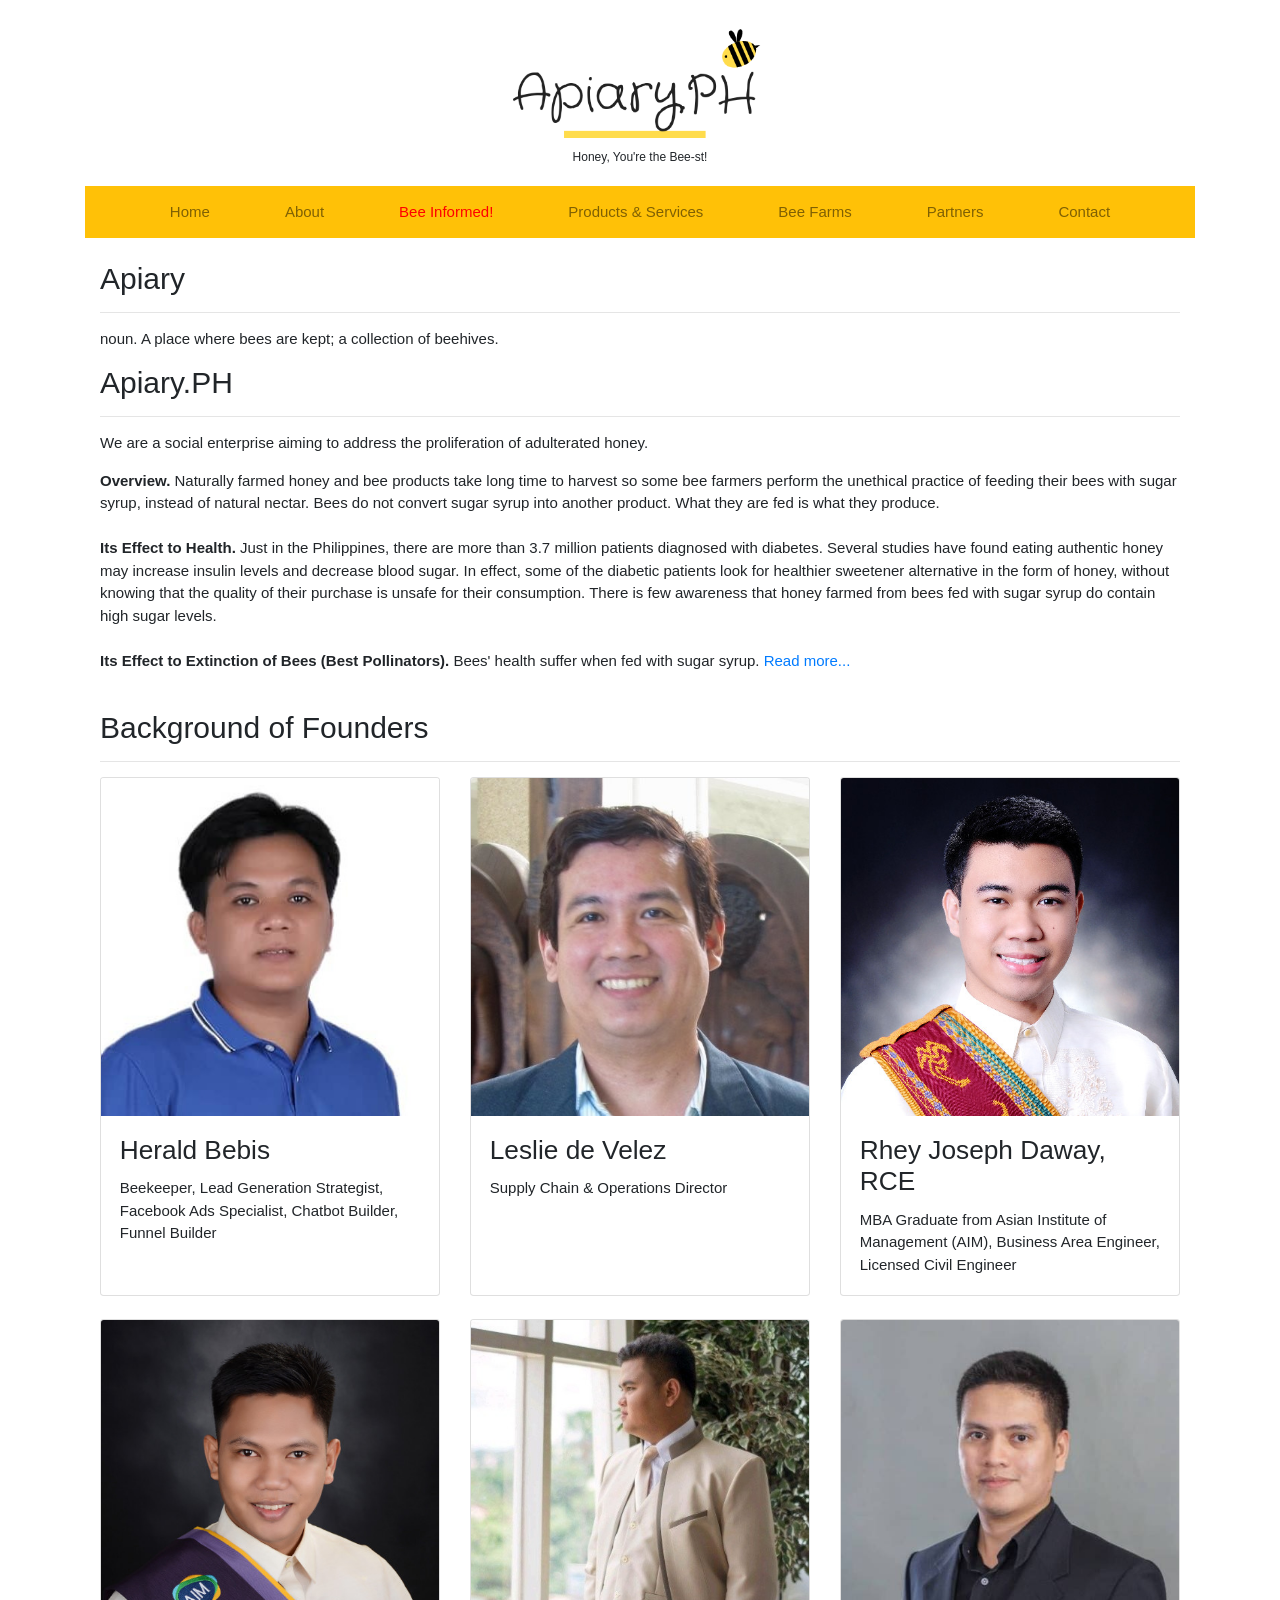
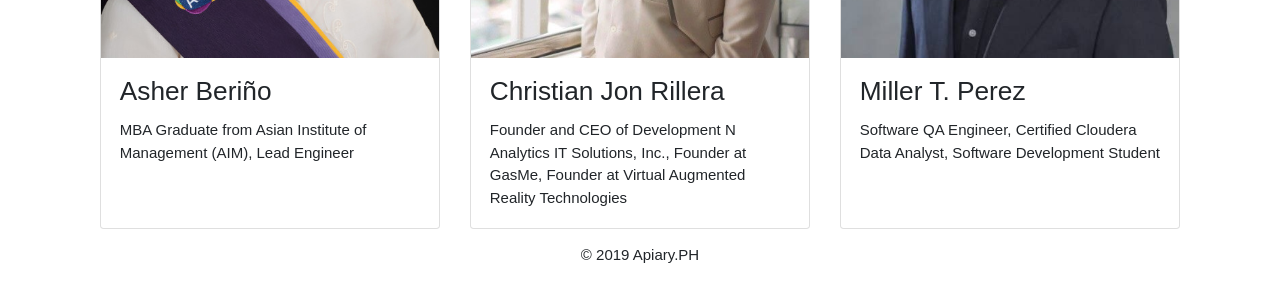
==== about.html @ b7304d88 "This contains" ====
<!DOCTYPE html>
<html>
<head>
	<meta charset="utf-8">
	<meta name="viewport" content="width=device-width,initial-scale=1.0">
	<meta http-equiv="X-UA-Compatible" content="IE=Edge">

	<title>Apiary.PH | About</title>

	<link rel="stylesheet" type="text/css" href="assets/css/style.css">

	<link rel="stylesheet" href="https://www.w3schools.com/w3css/4/w3.css">
	<link rel="stylesheet" href="https://fonts.googleapis.com/css?family=Raleway">
	<link rel="stylesheet" href="https://cdnjs.cloudflare.com/ajax/libs/font-awesome/4.7.0/css/font-awesome.min.css">

	<!--  Custom Css -->
	<link rel="stylesheet" type="text/css" href="assets/css/style.css">
	<!-- Bootstrap CDN -->
	<link rel="stylesheet" href="https://maxcdn.bootstrapcdn.com/bootstrap/4.0.0/css/bootstrap.min.css" integrity="sha384-Gn5384xqQ1aoWXA+058RXPxPg6fy4IWvTNh0E263XmFcJlSAwiGgFAW/dAiS6JXm" crossorigin="anonymous">
	<!-- Font Awesome CDN -->
	<link rel="stylesheet" href="https://use.fontawesome.com/releases/v5.6.3/css/all.css" integrity="sha384-UHRtZLI+pbxtHCWp1t77Bi1L4ZtiqrqD80Kn4Z8NTSRyMA2Fd33n5dQ8lWUE00s/" crossorigin="anonymous">
	<link rel="shortcut icon" href="assets/img/beeicon.ico" type="image/x-icon" />
	<script type="text/javascript" src="assets/js/jquery-3.3.1.min.js"></script>

	<script type="text/javascript" src="assets/js/bootstrap.min.js"></script>

	<script src="https://code.jquery.com/jquery-3.2.1.slim.min.js" integrity="sha384-KJ3o2DKtIkvYIK3UENzmM7KCkRr/rE9/Qpg6aAZGJwFDMVNA/GpGFF93hXpG5KkN" crossorigin="anonymous"></script>
	<script src="https://cdnjs.cloudflare.com/ajax/libs/popper.js/1.12.9/umd/popper.min.js" integrity="sha384-ApNbgh9B+Y1QKtv3Rn7W3mgPxhU9K/ScQsAP7hUibX39j7fakFPskvXusvfa0b4Q" crossorigin="anonymous"></script>
	<script src="https://maxcdn.bootstrapcdn.com/bootstrap/4.0.0/js/bootstrap.min.js" integrity="sha384-JZR6Spejh4U02d8jOt6vLEHfe/JQGiRRSQQxSfFWpi1MquVdAyjUar5+76PVCmYl" crossorigin="anonymous"></script>
</head>
<style>
#home_apiary_logo{
	margin-top: 16px;
	height:25%;
	width:25%;
}
#carouselExampleIndicators{
	height:300px;
}
.nab{
	margin-left: 30px;
	padding-left: 30px;
	margin-right: 30px;
		padding-right: 30px;
}
a.nav-link{
	margin-left: 30px;
	padding-left: 30px;
	margin-right: 30px;
		padding-right: 30px;
}
#index_honey_youre_the_besthome,#index_honey_youre_the_besthome2{
	position: relative;
	top:-20px;
}
</style>
<body>
	<div class="container">
		<header>
			<figure><a href="home.html"><img id="home_apiary_logo" class="logo img-fluid mx-auto d-block" alt="Responsive image" src="assets/img/apiary_ph_logo2.png"></a></figure>
			<span class="w3-small w3-animate-right  img-fluid mx-auto d-block w3-hide-medium " id="index_honey_youre_the_besthome" style="text-align: center;">Honey, You're the Bee-st!</span>

		</header>

		<!-- start of navigation bar-->

		<nav class="navbar navbar-expand-lg navbar-light bg-warning">
			<button class="navbar-toggler" type="button" data-toggle="collapse" data-target="#navbarNavDropdown" aria-controls="navbarNavDropdown" aria-expanded="false" aria-label="Toggle navigation">
				<span class="navbar-toggler-icon"></span>
			</button>
			<div class="collapse navbar-collapse" id="navbarNavDropdown">

				<ul class="navbar-nav mx-auto">
					<li class="nav-item">
						<a class="nav-link" href="home.html" class="nab"> Home </a>
					</li>
					<li class="nav-item">
						<a class="nav-link" href="about.html" class="nab"> About </a>
					</li>
					<li class="nav-item">
						<a class="nav-link" href="beeinformed.html" class="nab" style="color:red;"> Bee Informed! </a>
					</li>
					<li class="nav-item">
						<a class="nav-link" href="products.html" class="nab"> Products & Services </a>
					</li>
					<li class="nav-item">
						<a class="nav-link" href="beefarms.html" class="nab"> Bee Farms </a>
					</li>
										<li class="nav-item">
						<a class="nav-link" href="partners.html" class="nab"> Partners </a>
					</li>
											<li class="nav-item">
						<a class="nav-link" href="contact.html" class="nab"> Contact </a>
					</li>
				</ul>

			</div>

		</nav> <!-- end of navigation bar-->

		<br>


	<!-- About Section -->
<div id="about">
  <div class="container">
    <div class="row">
    	
      <div class="col-xs-12 col-md-12">
        <div class="about-text">
          <h2><span>Apiary</span></h2>
          <hr>
          <p>noun. A place where bees are kept; a collection of beehives. </p>
        
 <h2><span>Apiary.PH</span></h2>
          <hr>
          <p>
We are a social enterprise aiming to address the proliferation of adulterated honey. <br><!-- <br>
          	We help honey lovers, especially the diabetic patients and nutritionists who care for their sugar levels, source out pure and unadulterated honey from credible sources.  -->

          </p>
         <!-- <br> -->
<!-- 	1. <strong>Proliferation of Adulterated Honey</strong> -->
<!-- <br> -->

		<strong>Overview.</strong> Naturally farmed honey and bee products take long time to harvest so some bee farmers perform the unethical practice of feeding their bees with sugar syrup, instead of natural nectar. Bees do not convert sugar syrup into another product. What they are fed is what they produce. 
<br><br>

		<strong>
		Its Effect to Health.</strong> Just in the Philippines, there are more than 3.7 million patients diagnosed with diabetes. Several studies have found eating authentic honey may increase insulin levels and decrease blood sugar. In effect, some of the diabetic patients look for healthier sweetener alternative in the form of honey, without knowing that the quality of their purchase is unsafe for their consumption. There is few awareness that honey farmed from bees fed with sugar syrup do contain high sugar levels.
<br><br>

		<strong>
		Its Effect to Extinction of Bees (Best Pollinators).</strong> Bees' health suffer when fed with sugar syrup. <a href="beeimportance.html"> Read more...</a>
<br><br>

<!-- 		2. <strong>
	Deficiency in Supply of Honey </strong>

		In the Philippines, 350 metric tons of honey are produced every year, while consumption demand is at 700 metric tons per year; thus, the rest has to be imported from foreign countries
<br><br> -->

<!-- 		2. <strong>
	Incapacity to Prove Authenticity of Product </strong>
<br>
		<br>Some ethical local bee farmers and indigenous groups are not able to prove the authenticity of their honey and bee products due to expensive cost of scientific test. As a result, their goods are deemed as less trustworthy as compared to imported bee products. Right now, scientific measures/procedures to check the quality of honey are considered optional. 
<br>
		<br>Consumers also have no convenient way to check the quality of honey and bee products.
 -->
</p>
      </div>
       <h2><span>Background of Founders</span></h2>
          <hr>
         </div>
  </div>
        <section class="features">
                <div class="card-deck">
                    <div class="card">
                        <img class="card-img-top" src="assets/img/herald.jpg" alt="Card image cap Responsive image" >
                        <div class="card-body">
                            <h3 class="card-title">Herald Bebis</h3>
                            <p class="card-text">Beekeeper, Lead Generation Strategist, Facebook Ads Specialist, Chatbot Builder, Funnel Builder</p>
                        </div>
                    </div>
                            <div class="card">
                        <img class="card-img-top" src="assets/img/leslie.jpg" alt="Card image cap Responsive image">
                        <div class="card-body">
                            <h3 class="card-title">Leslie de Velez</h3>
                            <p class="card-text">Supply Chain & Operations Director</p>
                        </div>
                    </div>
                    <div class="card">
                        <img class="card-img-top" src="assets/img/rhey.jpg" alt="Card image cap Responsive image">
                        <div class="card-body">
                            <h3 class="card-title">Rhey Joseph Daway, RCE</h3>
                            <p class="card-text">MBA Graduate from Asian Institute of Management (AIM), Business Area Engineer, Licensed Civil Engineer</p>
                        </div>
                    </div>

                  

                </div> 
                <br>
                  <section class="features">
                <div class="card-deck">
                    <div class="card">
                        <img class="card-img-top" src="assets/img/asher.jpg" alt="Card image cap Responsive image" >
                        <div class="card-body">
                            <h3 class="card-title">Asher Beriño</h3>
                            <p class="card-text">MBA Graduate from Asian Institute of Management (AIM), Lead Engineer</p>
                        </div>
                    </div>
                            <div class="card">
                        <img class="card-img-top" src="assets/img/christian.jpg" alt="Card image cap Responsive image">
                        <div class="card-body">
                            <h3 class="card-title">Christian Jon Rillera</h3>
                            <p class="card-text">Founder and CEO of Development N Analytics IT Solutions, Inc., Founder at GasMe,
Founder at Virtual Augmented Reality Technologies</p>
                        </div>
                    </div>
                    <div class="card">
                        <img class="card-img-top" src="assets/img/miller.jpg" alt="Card image cap Responsive image">
                        <div class="card-body">
                            <h3 class="card-title">Miller T. Perez</h3>
                            <p class="card-text">Software QA Engineer, Certified Cloudera Data Analyst, Software Development Student</p>
                        </div>
                    </div>

                  

                </div> 
            </section> 
</div>
 

<!--       <div class="col-xs-12 col-md-3">
        <div class="about-media"> <img src="assets/images/mission.png" alt=" "> </div>
        <div class="about-desc">
          <h3>Our Mission</h3>
          <p>Our mission is to provide the ultimate DIY travel planning ideas, while becoming a one stop shop for every travel guides available in our site. From land tours, island hopping adventures, water activities and more.</p>
        </div>
      </div>
      <div class="col-xs-12 col-md-3">
        <div class="about-media"> <img src="assets/images/vision.png" alt=" "> </div>
        <div class="about-desc">
          <h3>Our Vision</h3>
          <p>Our vision is to be one of the leaders of a high end travel concierge, offering multiple solutions for swashbucklers and vacation travelers.</p>
        </div>
      </div> -->
 


			<!-- -->
<!---->

			<!-- -->

			<footer class="footer text-center py-3"> &copy; 2019 Apiary.PH</footer>


		</div><!-- end of main container-->
	</body>
	</html>
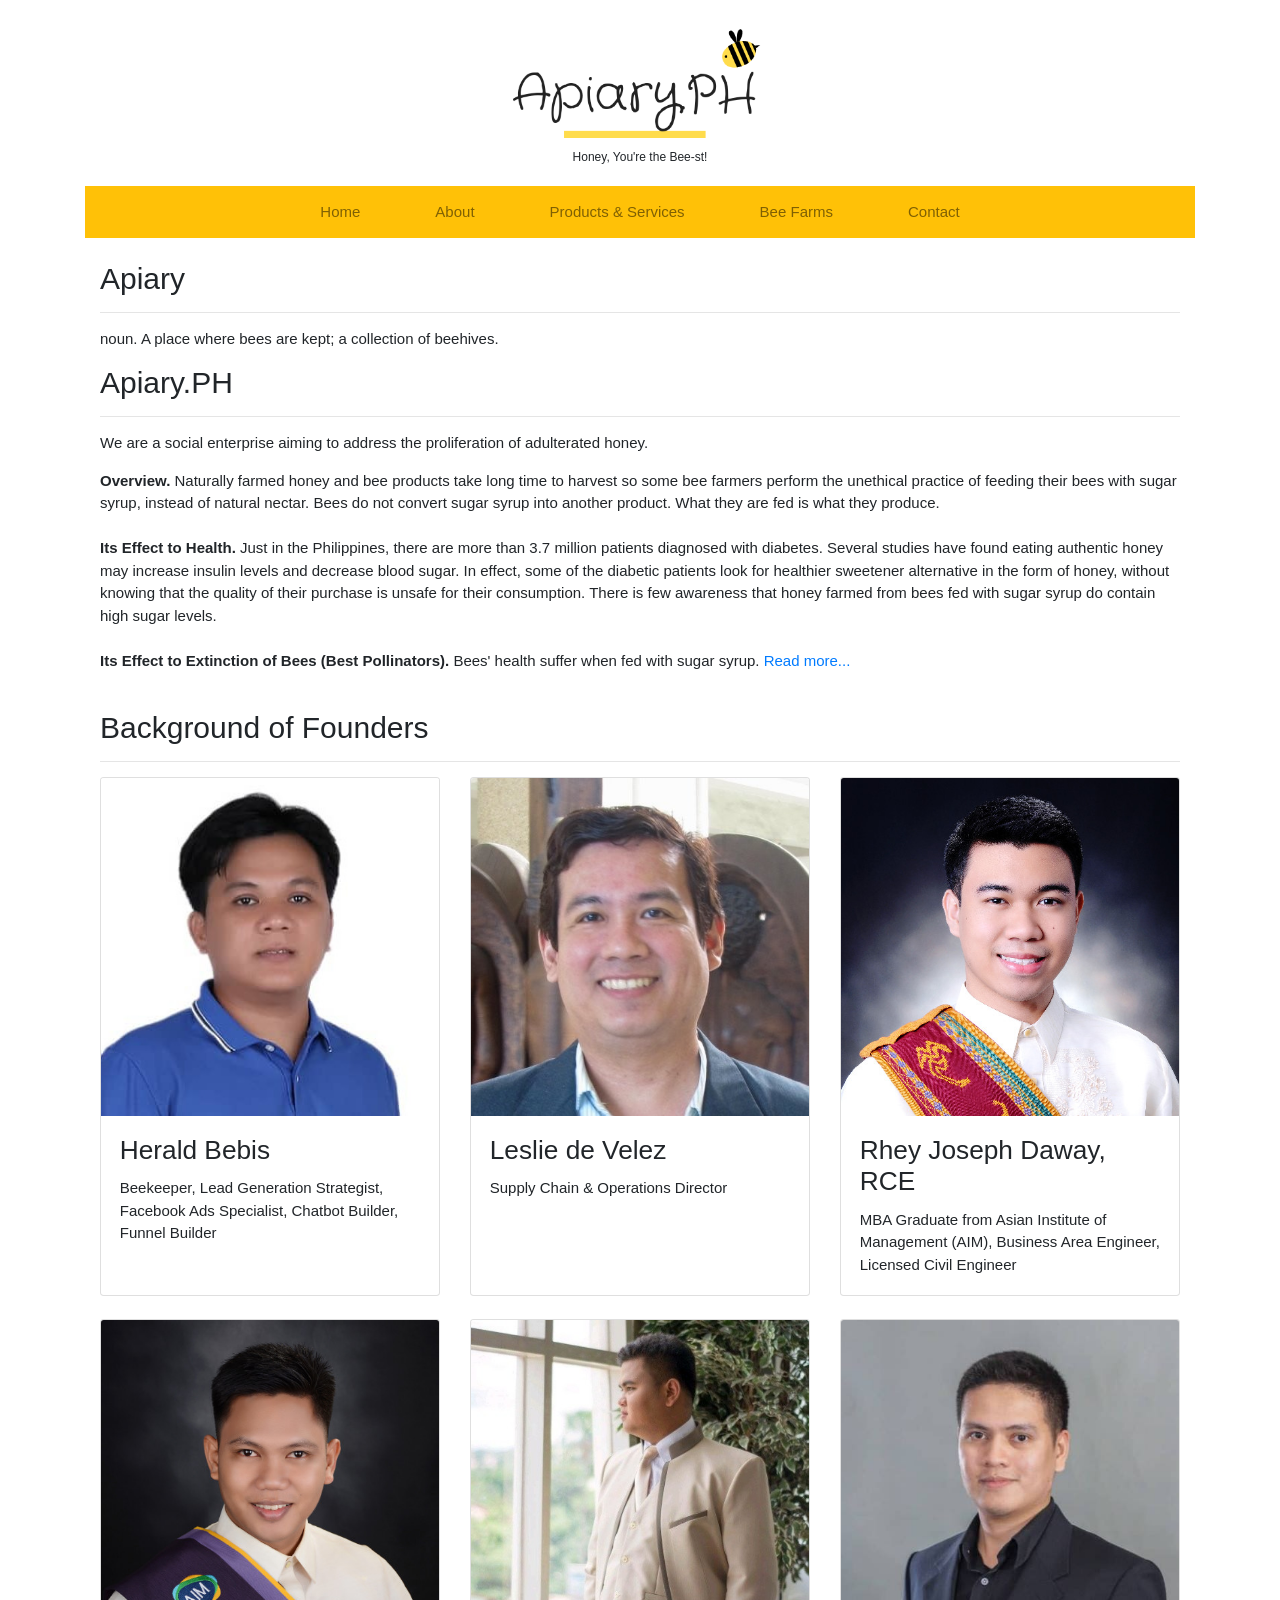
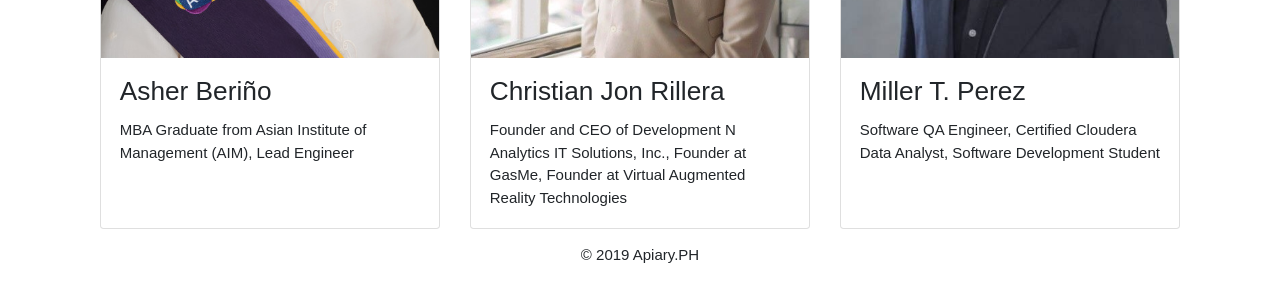
==== commit e16178cf: "This contains" ====
--- a/about.html
+++ b/about.html
@@ -77,18 +77,18 @@
 					<li class="nav-item">
 						<a class="nav-link" href="about.html" class="nab"> About </a>
 					</li>
-					<li class="nav-item">
+				<!-- 	<li class="nav-item">
 						<a class="nav-link" href="beeinformed.html" class="nab" style="color:red;"> Bee Informed! </a>
-					</li>
+					</li> -->
 					<li class="nav-item">
 						<a class="nav-link" href="products.html" class="nab"> Products & Services </a>
 					</li>
 					<li class="nav-item">
 						<a class="nav-link" href="beefarms.html" class="nab"> Bee Farms </a>
 					</li>
-										<li class="nav-item">
+					<!-- 					<li class="nav-item">
 						<a class="nav-link" href="partners.html" class="nab"> Partners </a>
-					</li>
+					</li> -->
 											<li class="nav-item">
 						<a class="nav-link" href="contact.html" class="nab"> Contact </a>
 					</li>
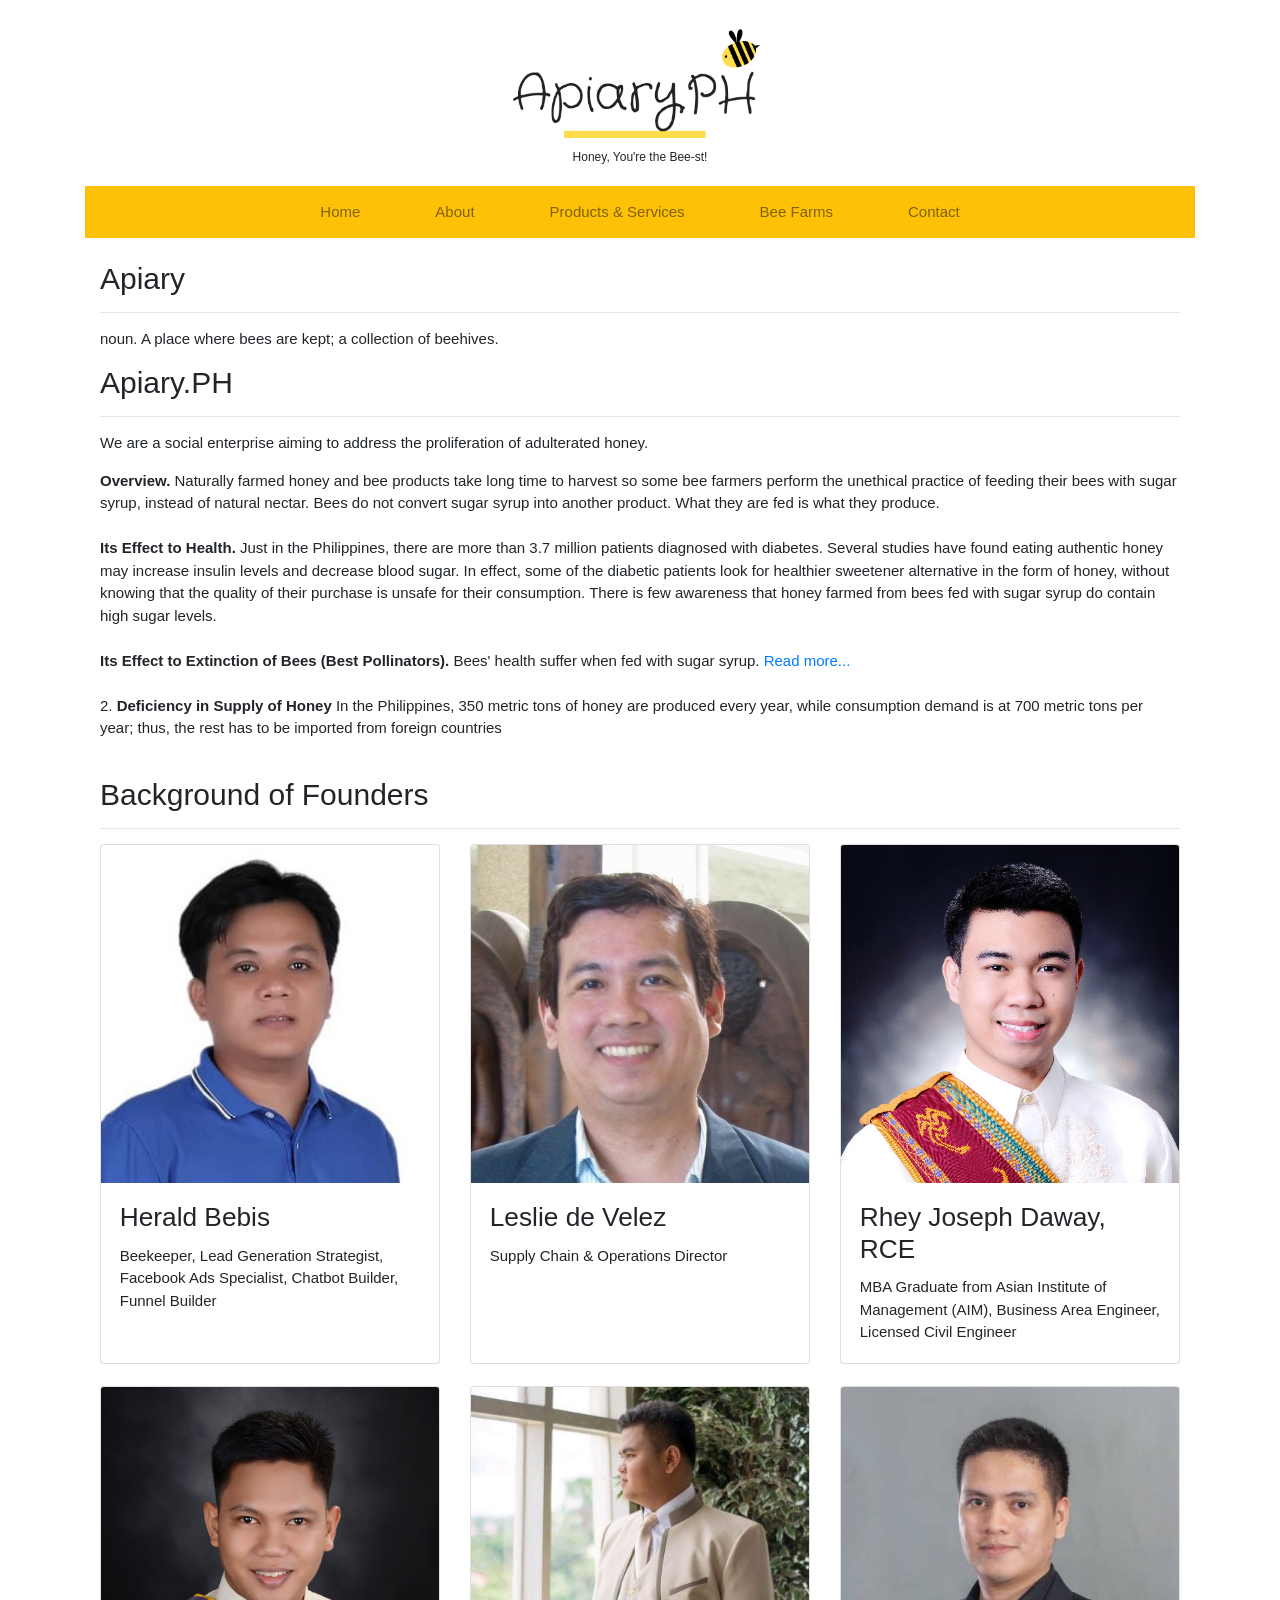
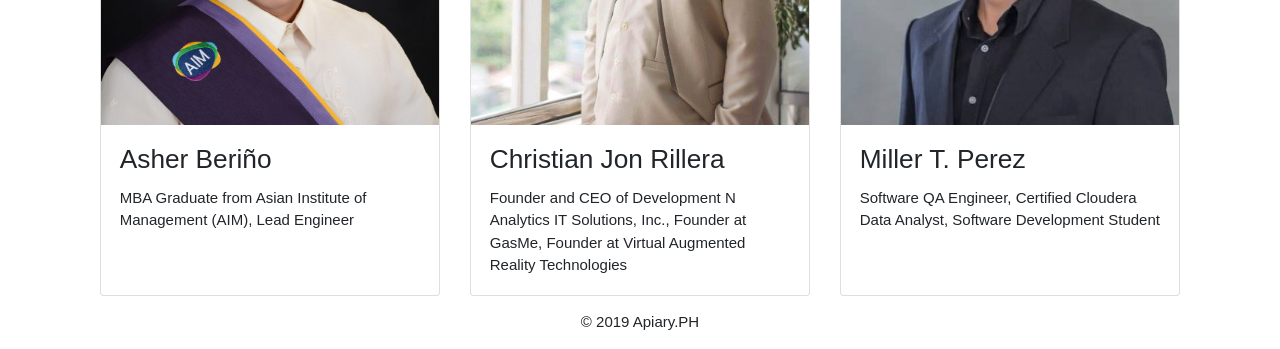
==== commit b0e5fd48: "This" ====
--- a/about.html
+++ b/about.html
@@ -134,11 +134,11 @@
 		Its Effect to Extinction of Bees (Best Pollinators).</strong> Bees' health suffer when fed with sugar syrup. <a href="beeimportance.html"> Read more...</a>
 <br><br>
 
-<!-- 		2. <strong>
+		2. <strong>
 	Deficiency in Supply of Honey </strong>
 
 		In the Philippines, 350 metric tons of honey are produced every year, while consumption demand is at 700 metric tons per year; thus, the rest has to be imported from foreign countries
-<br><br> -->
+<br><br>
 
 <!-- 		2. <strong>
 	Incapacity to Prove Authenticity of Product </strong>
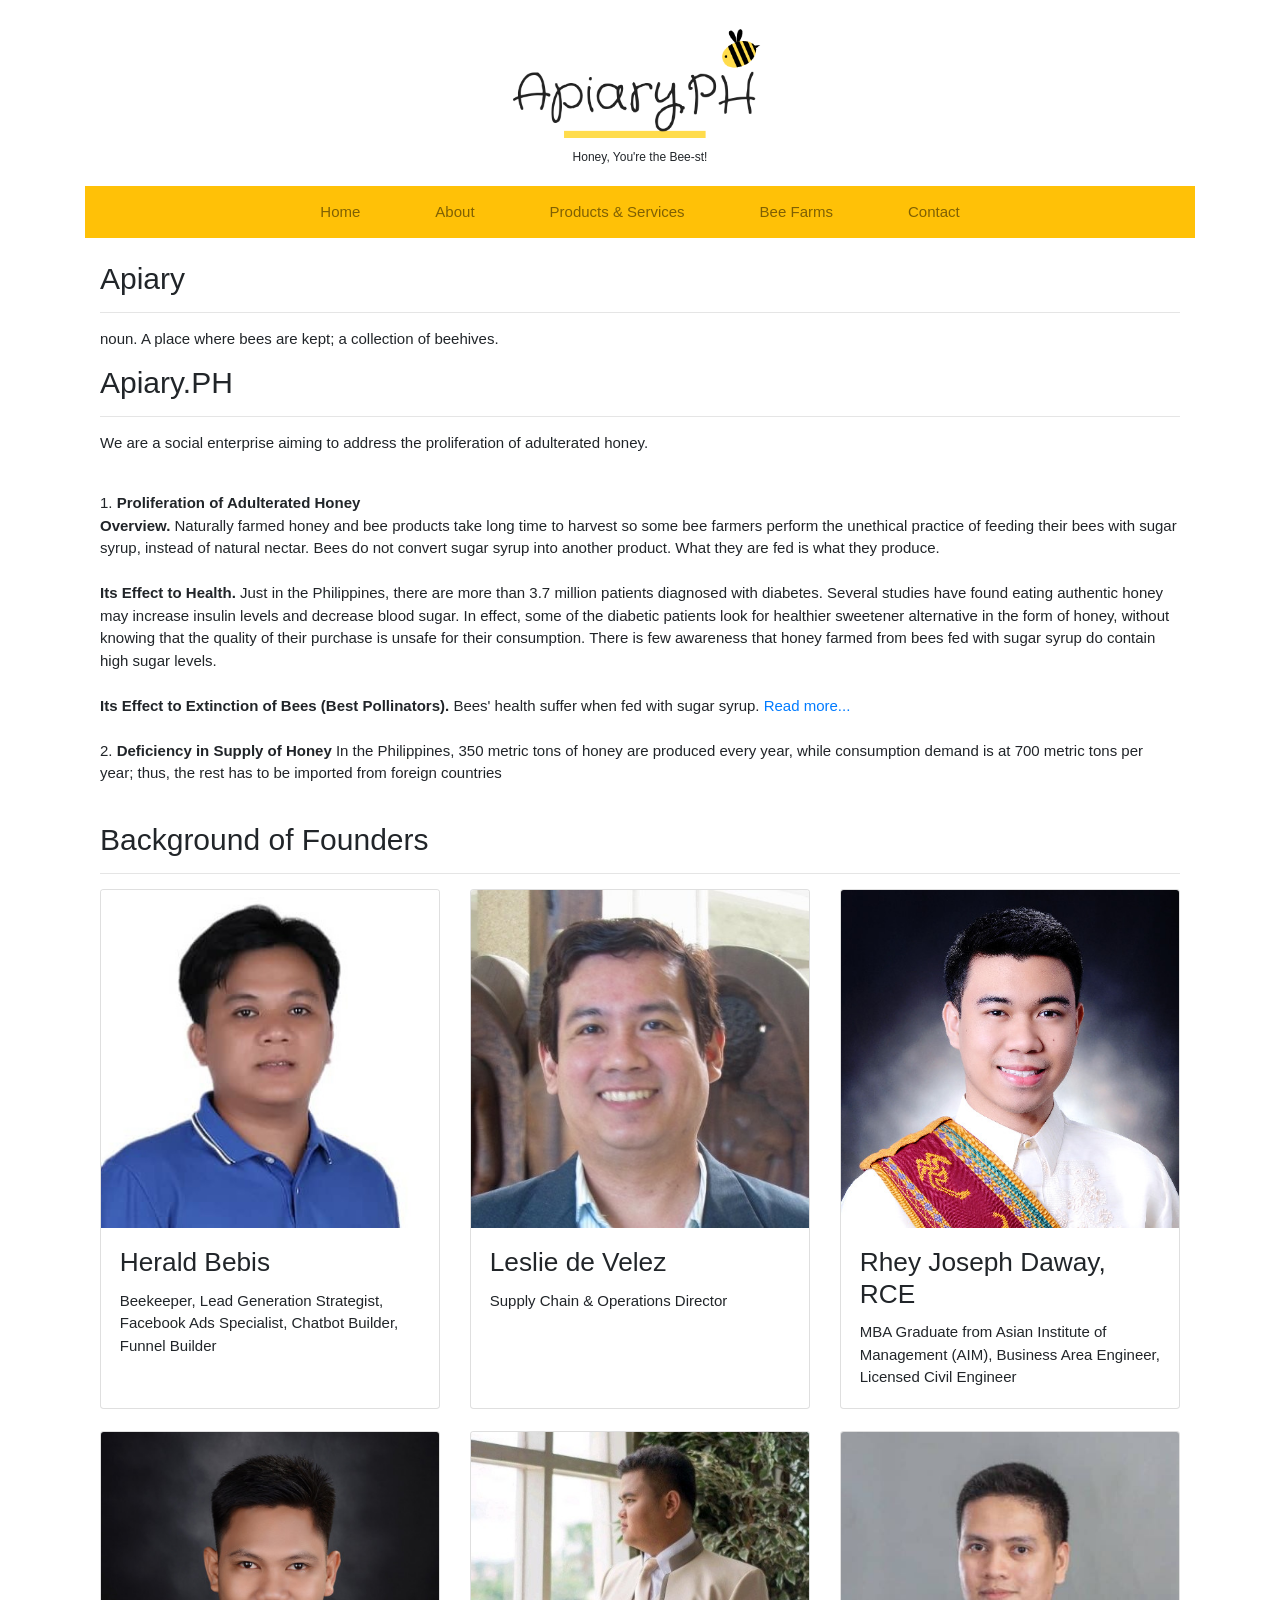
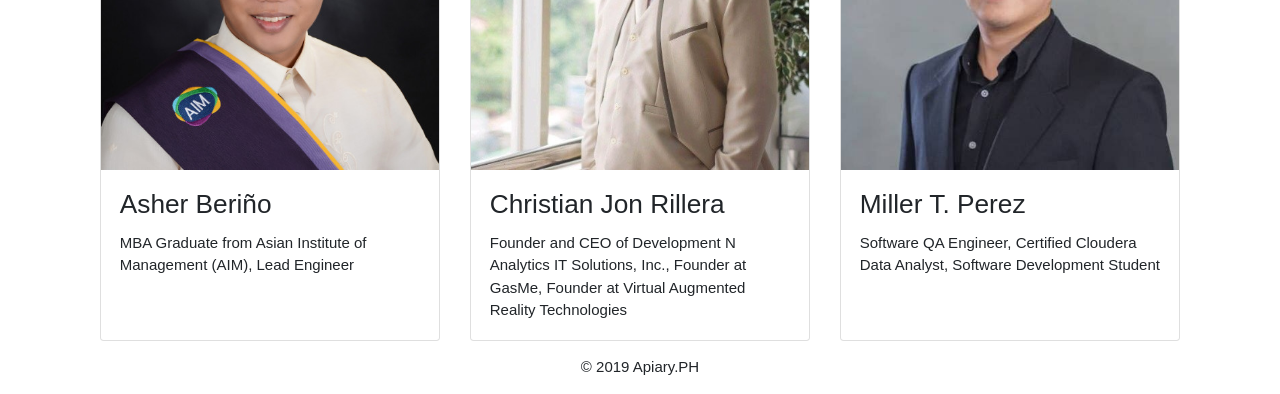
==== commit 1d4aff87: "This" ====
--- a/about.html
+++ b/about.html
@@ -119,9 +119,9 @@
           	We help honey lovers, especially the diabetic patients and nutritionists who care for their sugar levels, source out pure and unadulterated honey from credible sources.  -->
 
           </p>
-         <!-- <br> -->
-<!-- 	1. <strong>Proliferation of Adulterated Honey</strong> -->
-<!-- <br> -->
+         <br>
+	1. <strong>Proliferation of Adulterated Honey</strong>
+<br>
 
 		<strong>Overview.</strong> Naturally farmed honey and bee products take long time to harvest so some bee farmers perform the unethical practice of feeding their bees with sugar syrup, instead of natural nectar. Bees do not convert sugar syrup into another product. What they are fed is what they produce. 
 <br><br>
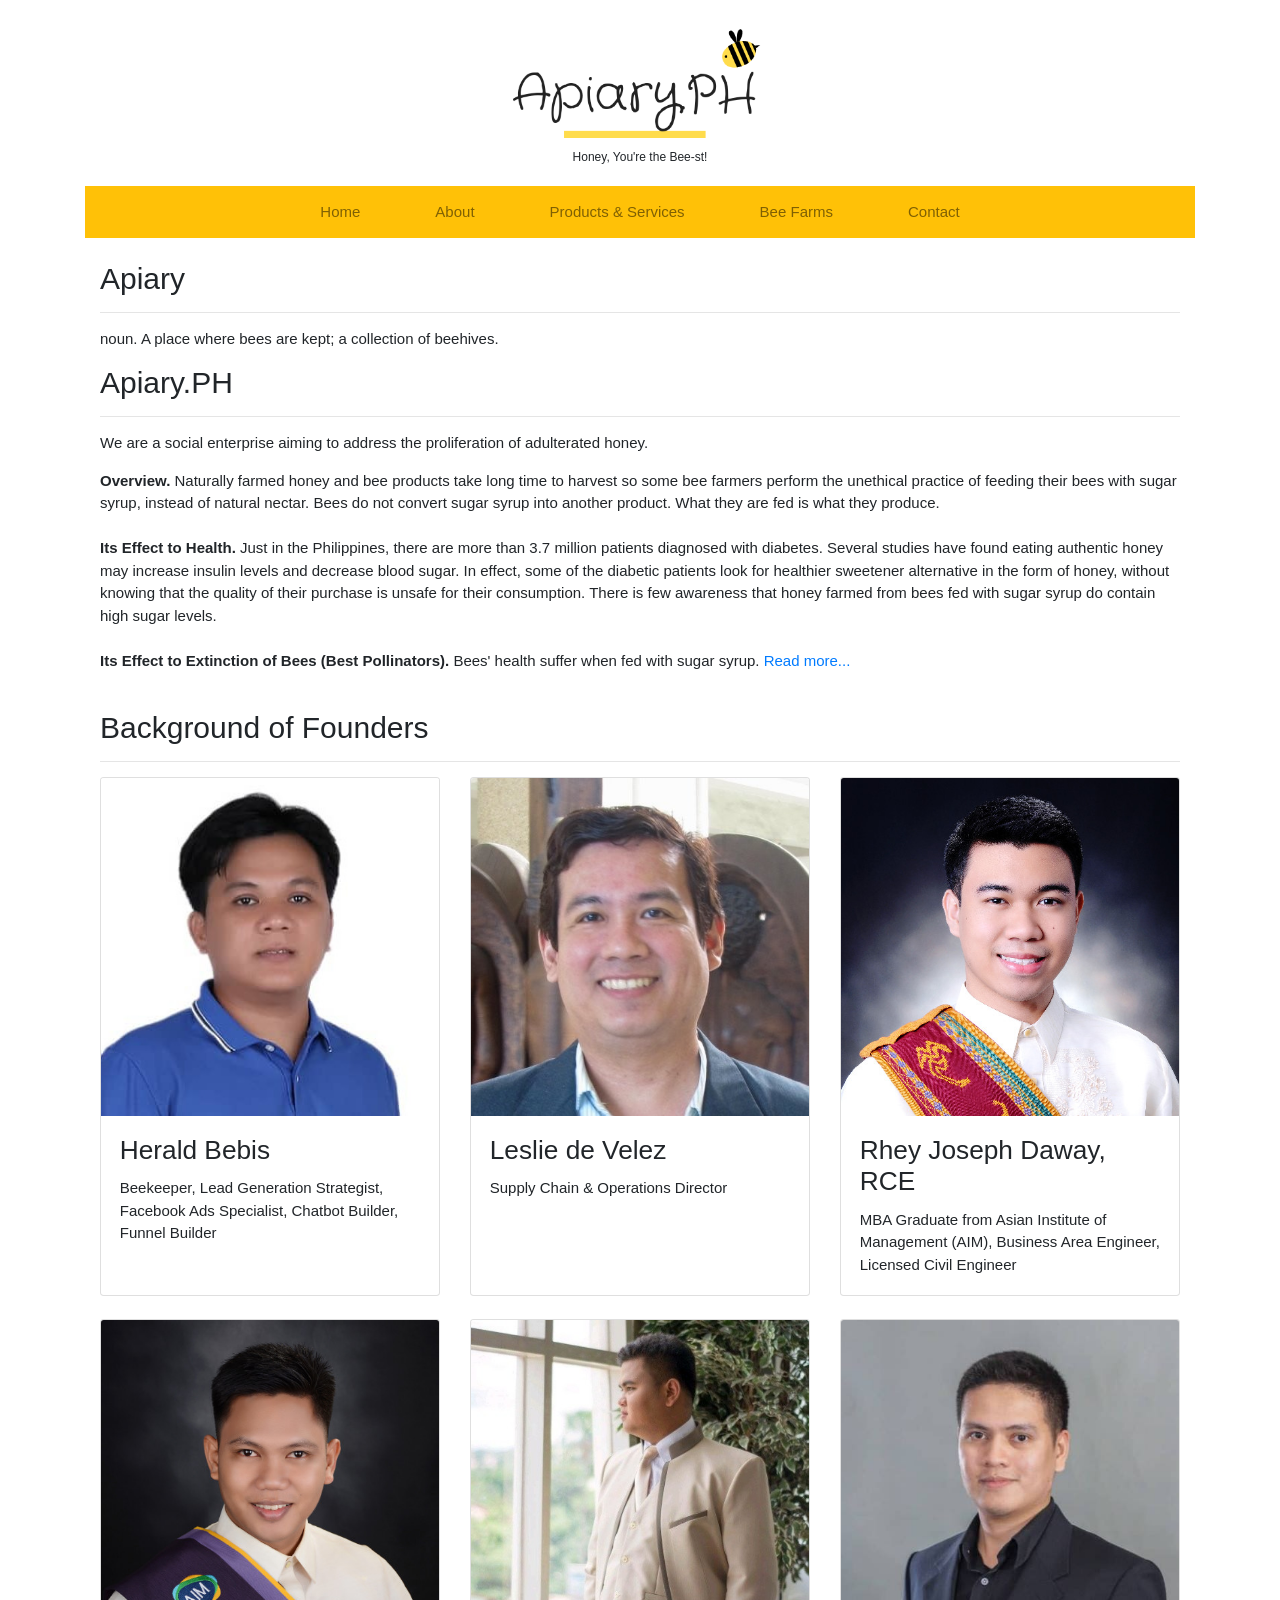
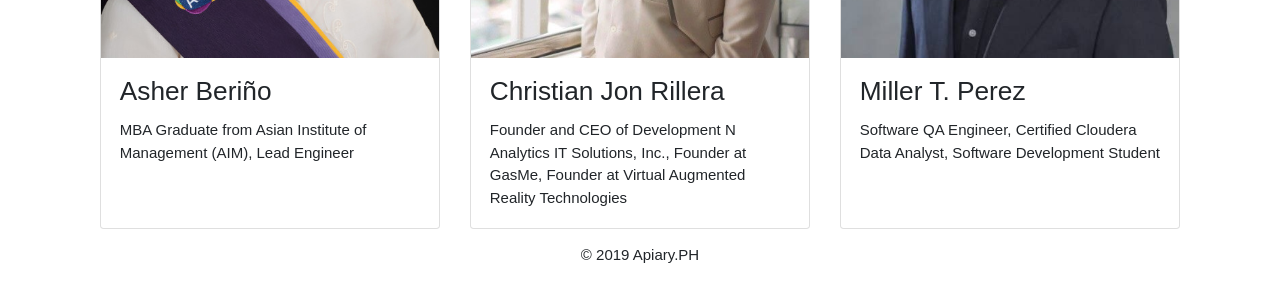
==== commit 93954c5d: "This" ====
--- a/about.html
+++ b/about.html
@@ -119,9 +119,9 @@
           	We help honey lovers, especially the diabetic patients and nutritionists who care for their sugar levels, source out pure and unadulterated honey from credible sources.  -->
 
           </p>
-         <br>
-	1. <strong>Proliferation of Adulterated Honey</strong>
-<br>
+<!--          <br> -->
+<!-- 	1. <strong>Proliferation of Adulterated Honey</strong>
+<br> -->
 
 		<strong>Overview.</strong> Naturally farmed honey and bee products take long time to harvest so some bee farmers perform the unethical practice of feeding their bees with sugar syrup, instead of natural nectar. Bees do not convert sugar syrup into another product. What they are fed is what they produce. 
 <br><br>
@@ -134,11 +134,11 @@
 		Its Effect to Extinction of Bees (Best Pollinators).</strong> Bees' health suffer when fed with sugar syrup. <a href="beeimportance.html"> Read more...</a>
 <br><br>
 
-		2. <strong>
+<!-- 		2. <strong>
 	Deficiency in Supply of Honey </strong>
 
 		In the Philippines, 350 metric tons of honey are produced every year, while consumption demand is at 700 metric tons per year; thus, the rest has to be imported from foreign countries
-<br><br>
+<br><br> -->
 
 <!-- 		2. <strong>
 	Incapacity to Prove Authenticity of Product </strong>
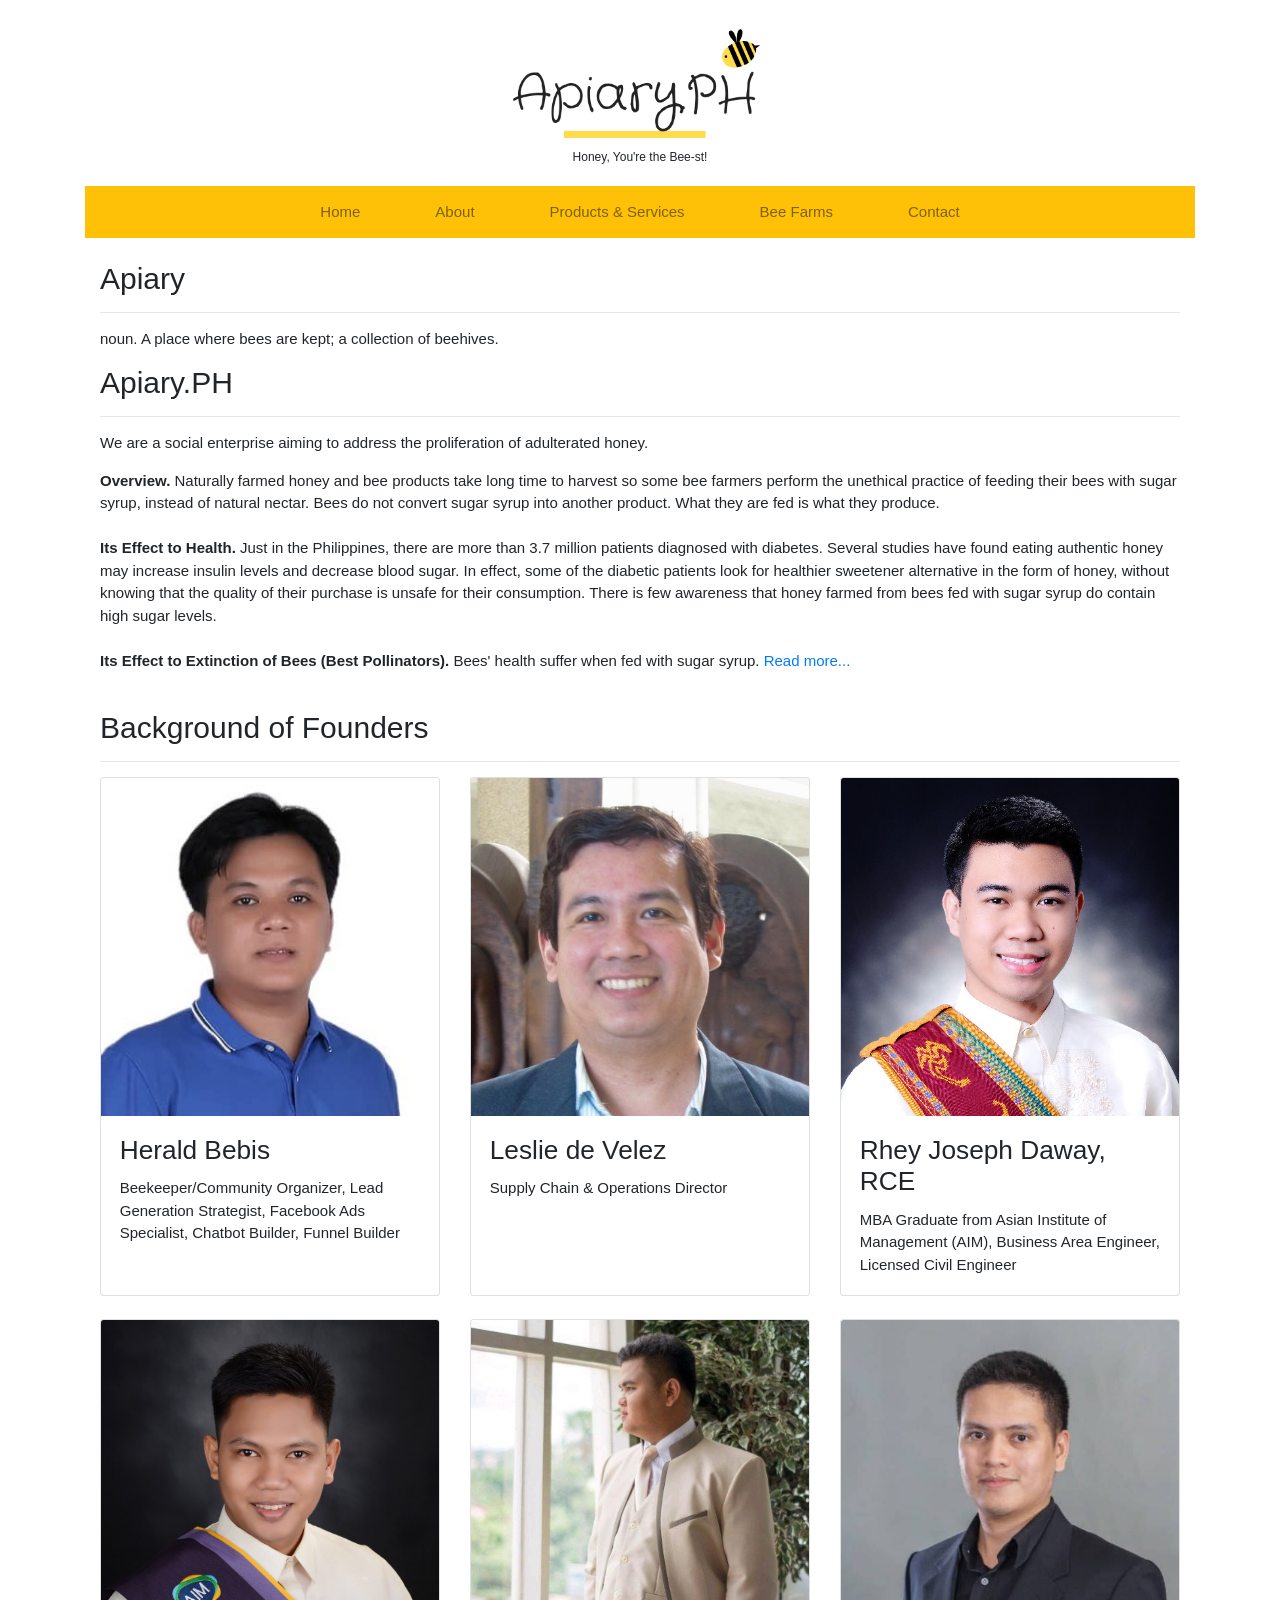
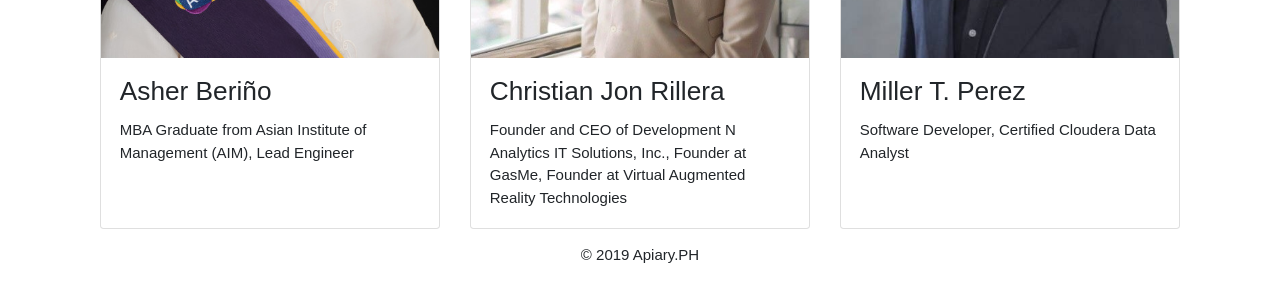
==== commit 9c7287e7: "This" ====
--- a/about.html
+++ b/about.html
@@ -159,7 +159,7 @@
                         <img class="card-img-top" src="assets/img/herald.jpg" alt="Card image cap Responsive image" >
                         <div class="card-body">
                             <h3 class="card-title">Herald Bebis</h3>
-                            <p class="card-text">Beekeeper, Lead Generation Strategist, Facebook Ads Specialist, Chatbot Builder, Funnel Builder</p>
+                            <p class="card-text">Beekeeper/Community Organizer,  Lead Generation Strategist, Facebook Ads Specialist, Chatbot Builder, Funnel Builder</p>
                         </div>
                     </div>
                             <div class="card">
@@ -202,7 +202,7 @@
                         <img class="card-img-top" src="assets/img/miller.jpg" alt="Card image cap Responsive image">
                         <div class="card-body">
                             <h3 class="card-title">Miller T. Perez</h3>
-                            <p class="card-text">Software QA Engineer, Certified Cloudera Data Analyst, Software Development Student</p>
+                            <p class="card-text">Software Developer, Certified Cloudera Data Analyst</p>
                         </div>
                     </div>
 
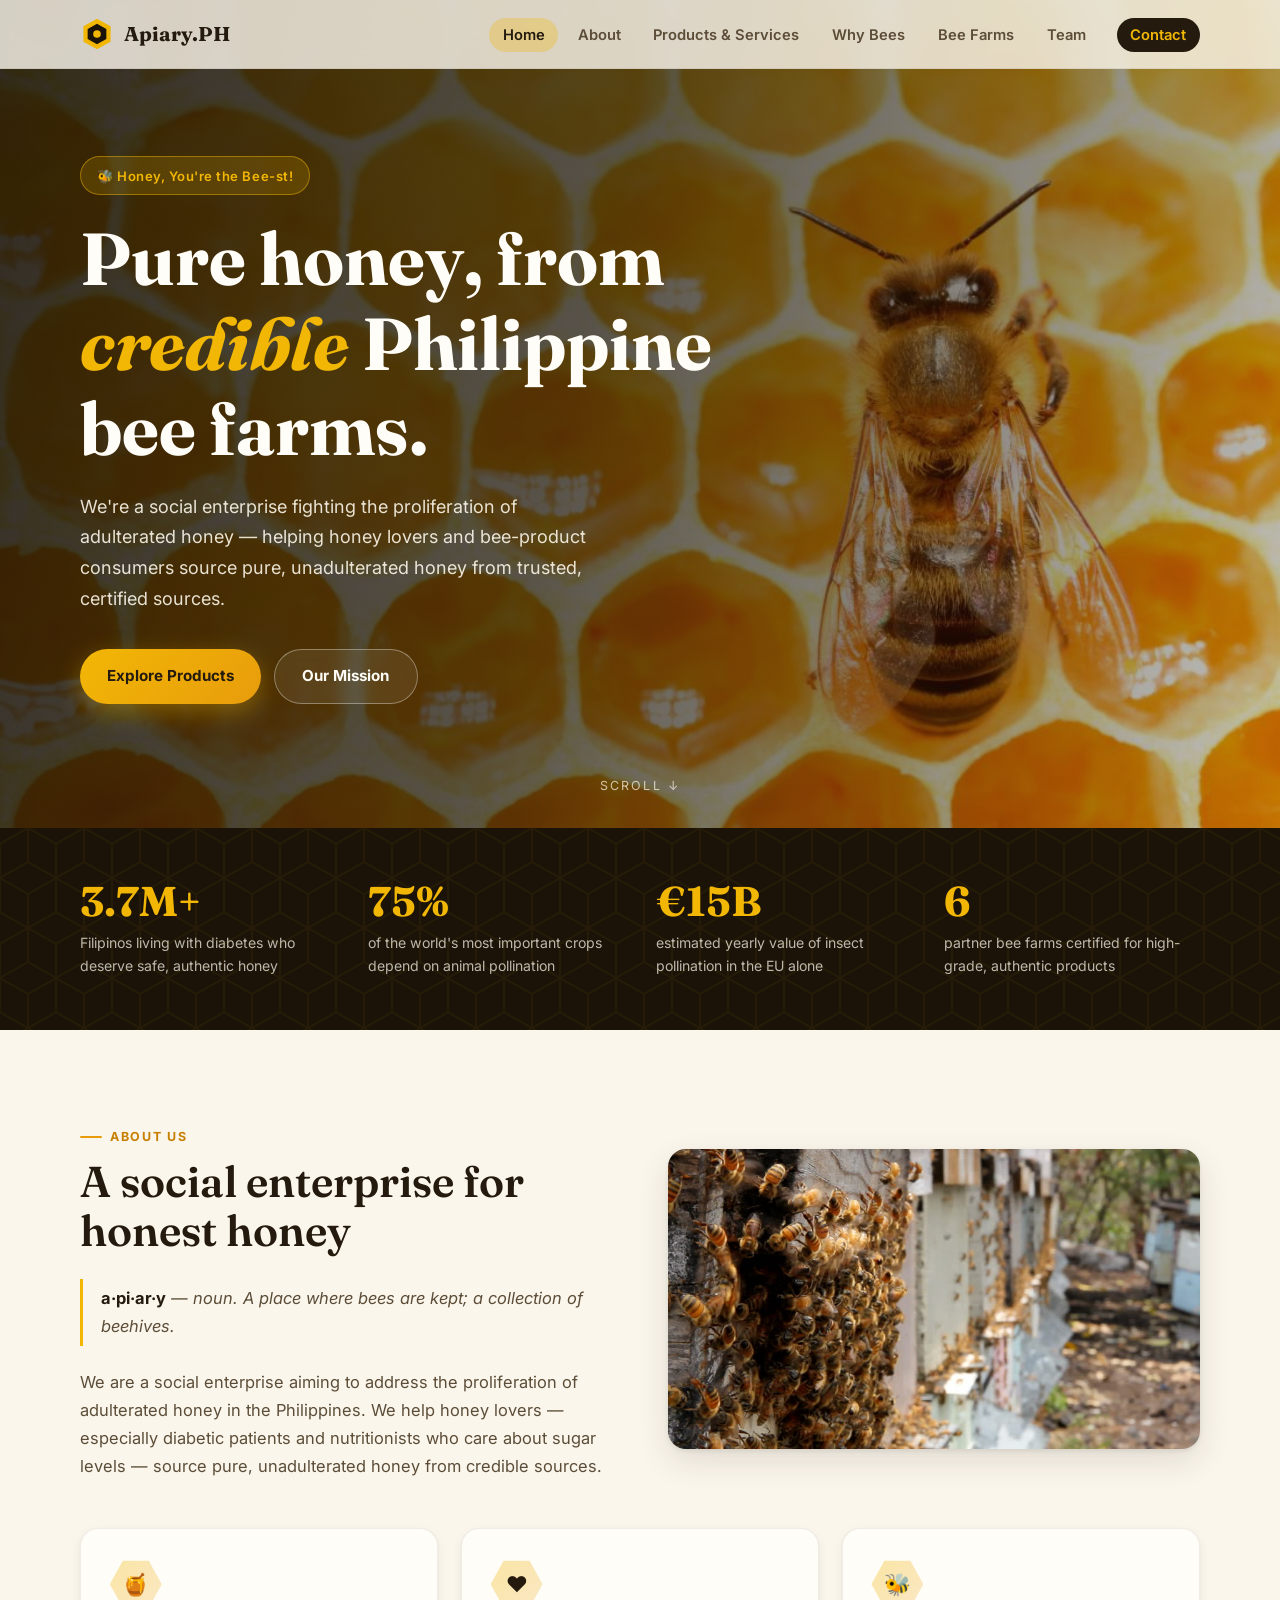
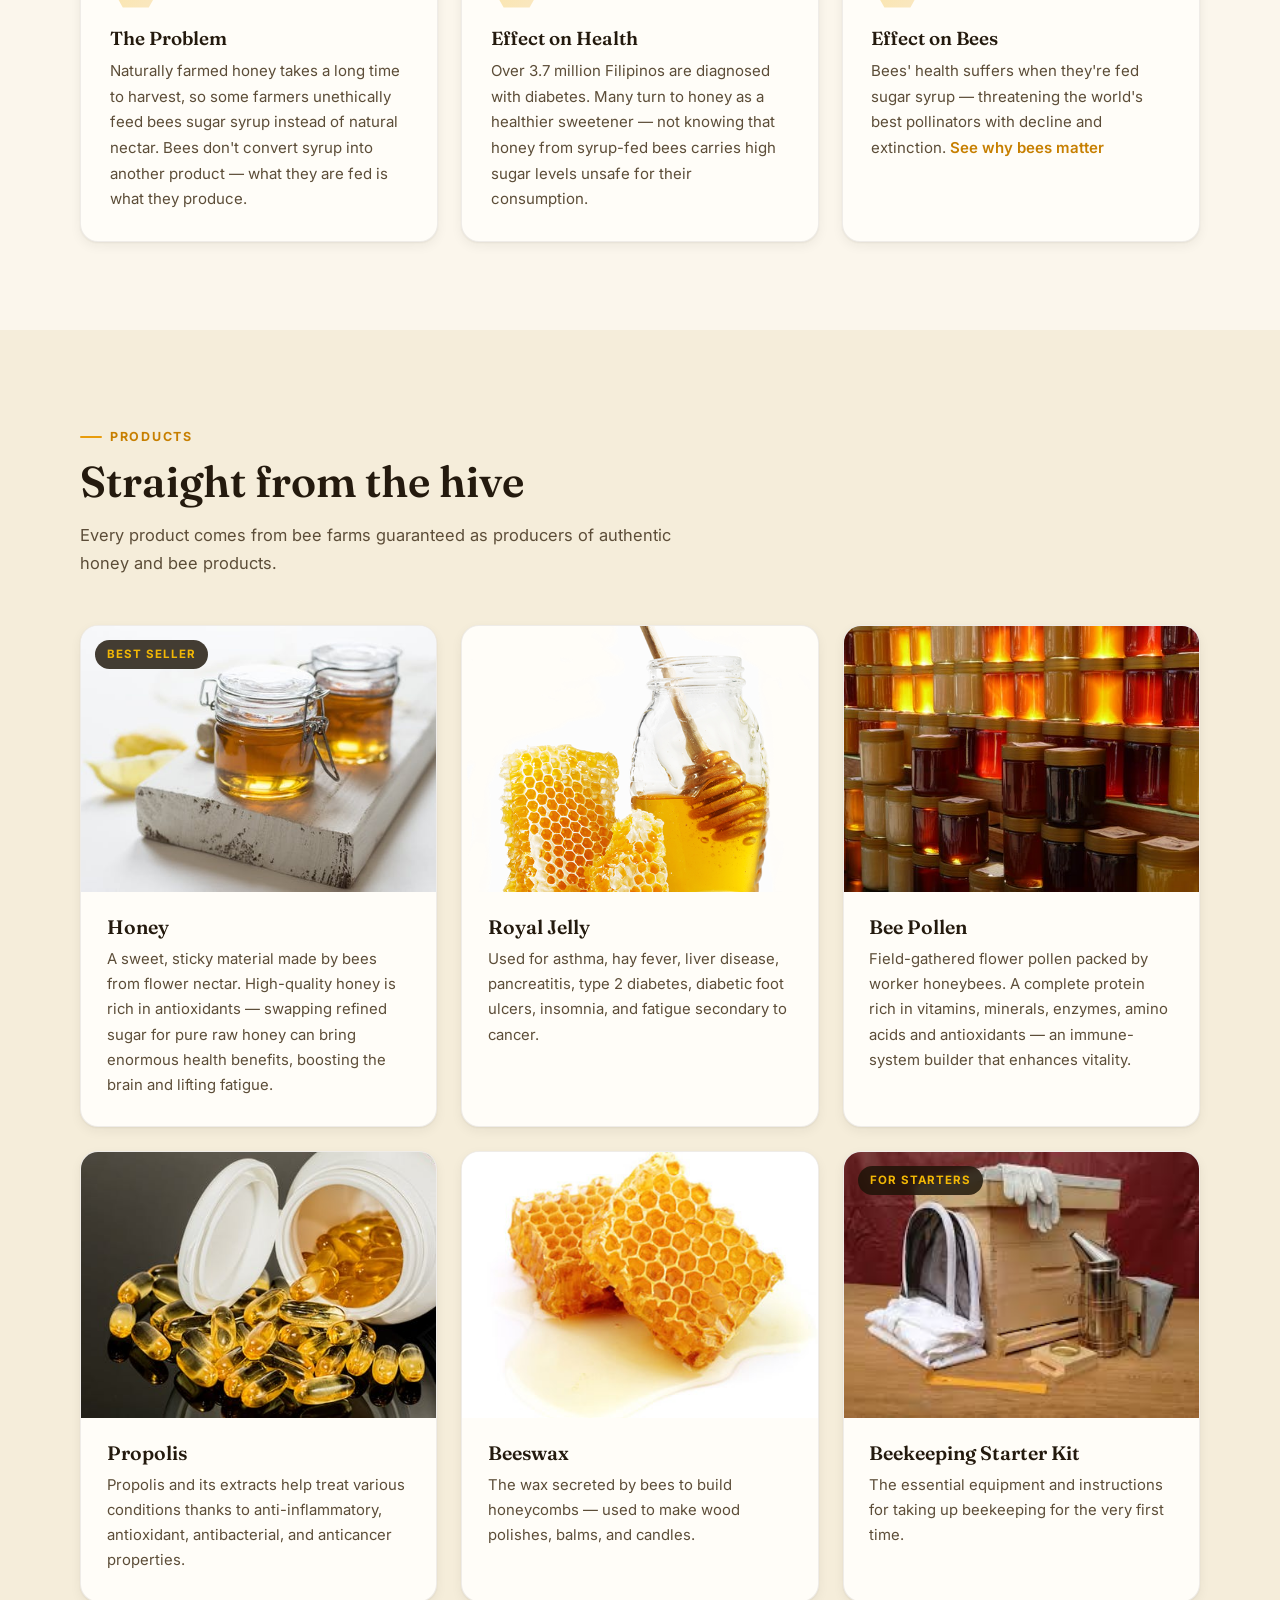
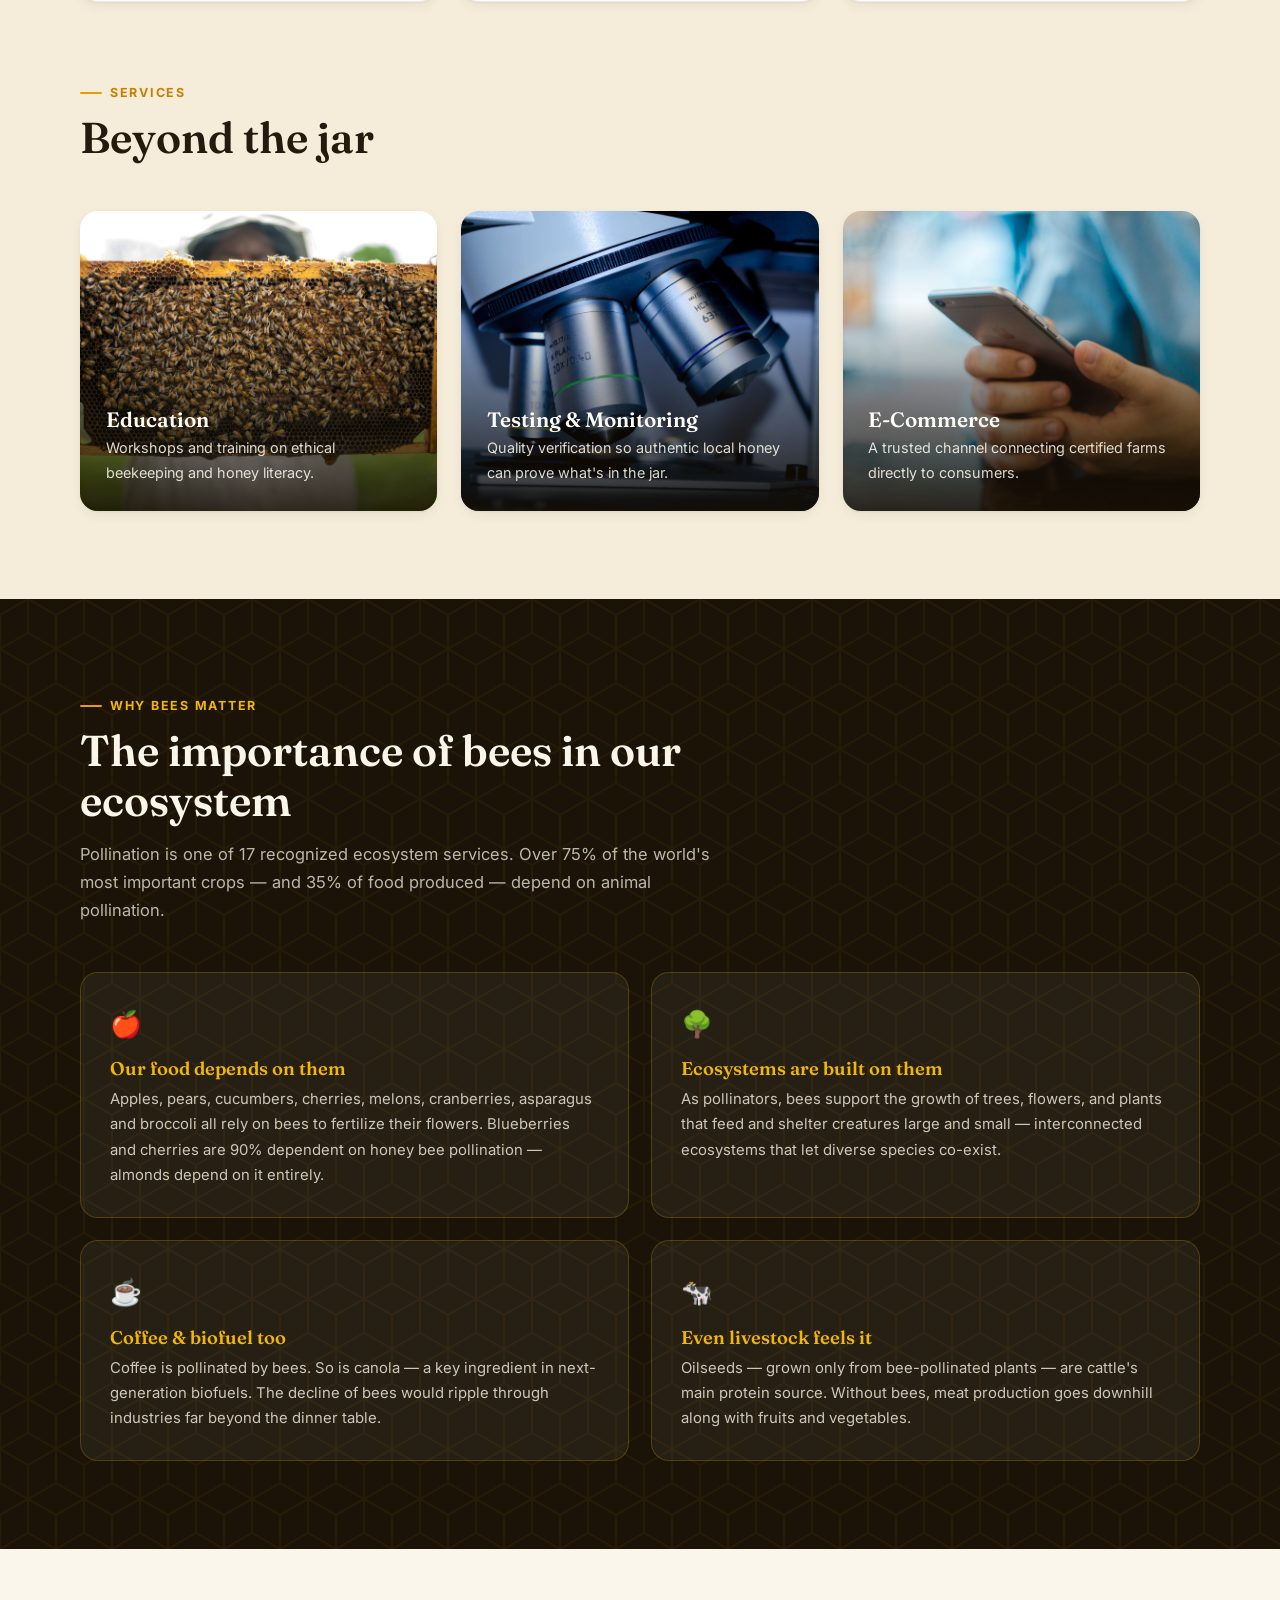
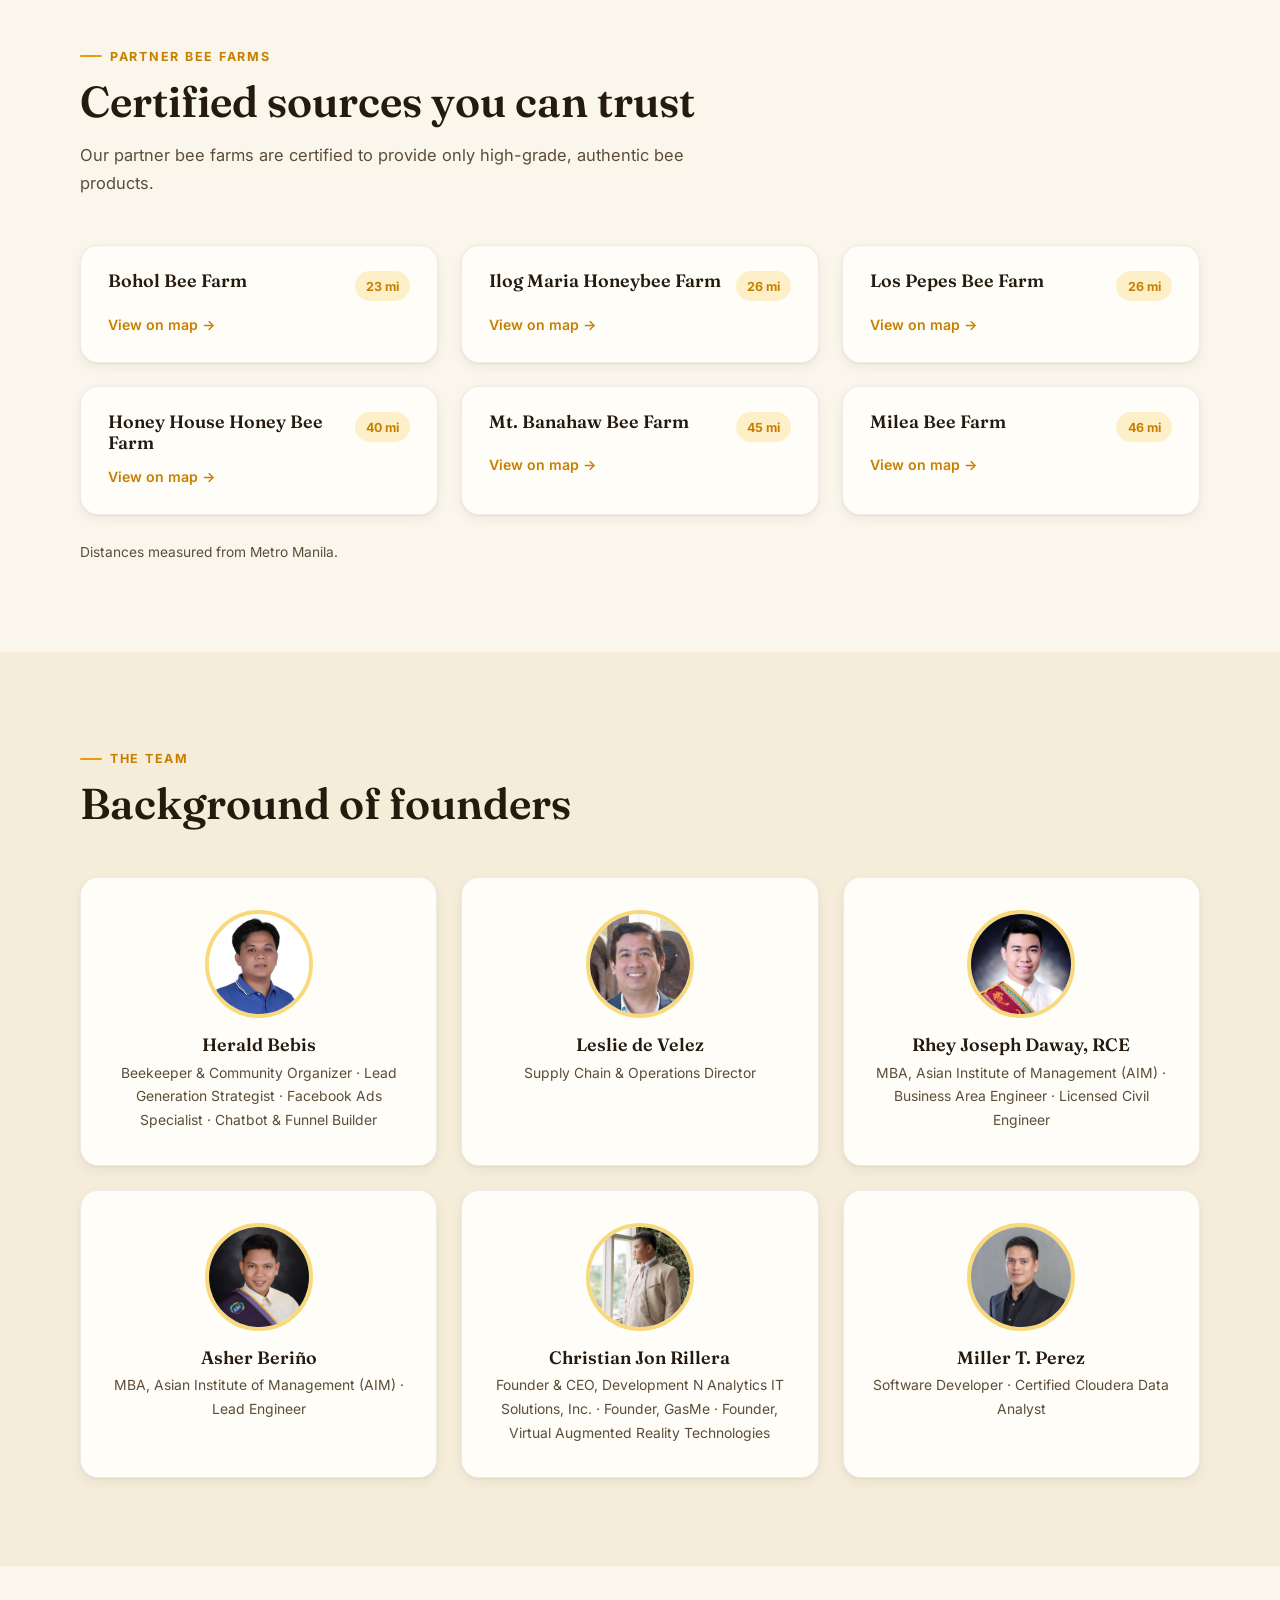
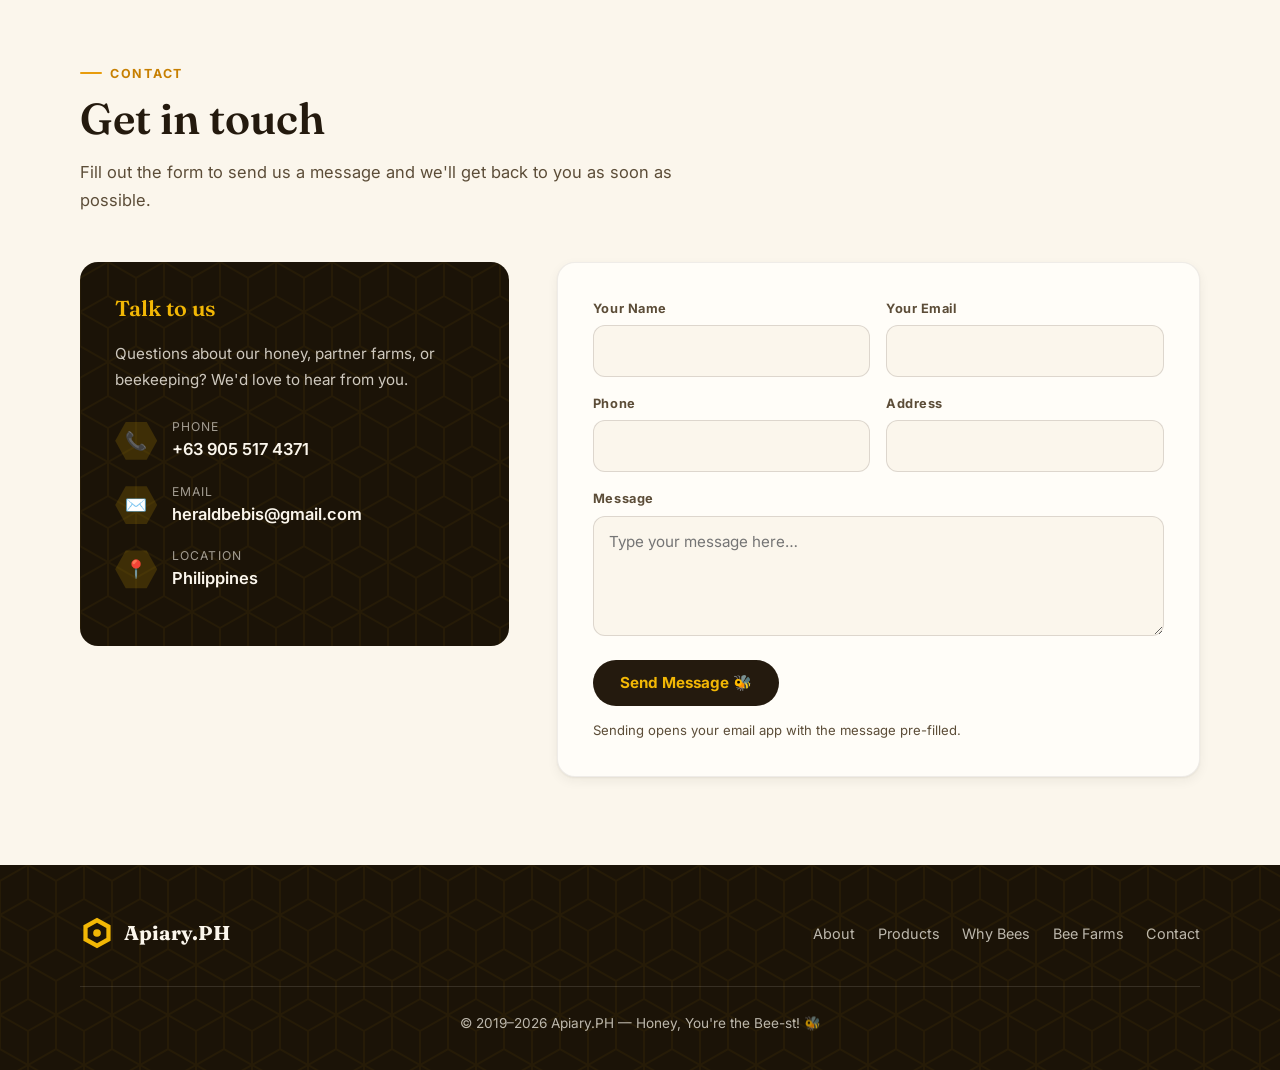
==== commit 49c7887d: "Redesign: modern single-page site with cohesive honey design system Replaces the 2019 Bootstrap/W3.C" ====
--- a/about.html
+++ b/about.html
@@ -1,243 +1,13 @@
 <!DOCTYPE html>
-<html>
+<html lang="en">
 <head>
-	<meta charset="utf-8">
-	<meta name="viewport" content="width=device-width,initial-scale=1.0">
-	<meta http-equiv="X-UA-Compatible" content="IE=Edge">
-
-	<title>Apiary.PH | About</title>
-
-	<link rel="stylesheet" type="text/css" href="assets/css/style.css">
-
-	<link rel="stylesheet" href="https://www.w3schools.com/w3css/4/w3.css">
-	<link rel="stylesheet" href="https://fonts.googleapis.com/css?family=Raleway">
-	<link rel="stylesheet" href="https://cdnjs.cloudflare.com/ajax/libs/font-awesome/4.7.0/css/font-awesome.min.css">
-
-	<!--  Custom Css -->
-	<link rel="stylesheet" type="text/css" href="assets/css/style.css">
-	<!-- Bootstrap CDN -->
-	<link rel="stylesheet" href="https://maxcdn.bootstrapcdn.com/bootstrap/4.0.0/css/bootstrap.min.css" integrity="sha384-Gn5384xqQ1aoWXA+058RXPxPg6fy4IWvTNh0E263XmFcJlSAwiGgFAW/dAiS6JXm" crossorigin="anonymous">
-	<!-- Font Awesome CDN -->
-	<link rel="stylesheet" href="https://use.fontawesome.com/releases/v5.6.3/css/all.css" integrity="sha384-UHRtZLI+pbxtHCWp1t77Bi1L4ZtiqrqD80Kn4Z8NTSRyMA2Fd33n5dQ8lWUE00s/" crossorigin="anonymous">
-	<link rel="shortcut icon" href="assets/img/beeicon.ico" type="image/x-icon" />
-	<script type="text/javascript" src="assets/js/jquery-3.3.1.min.js"></script>
-
-	<script type="text/javascript" src="assets/js/bootstrap.min.js"></script>
-
-	<script src="https://code.jquery.com/jquery-3.2.1.slim.min.js" integrity="sha384-KJ3o2DKtIkvYIK3UENzmM7KCkRr/rE9/Qpg6aAZGJwFDMVNA/GpGFF93hXpG5KkN" crossorigin="anonymous"></script>
-	<script src="https://cdnjs.cloudflare.com/ajax/libs/popper.js/1.12.9/umd/popper.min.js" integrity="sha384-ApNbgh9B+Y1QKtv3Rn7W3mgPxhU9K/ScQsAP7hUibX39j7fakFPskvXusvfa0b4Q" crossorigin="anonymous"></script>
-	<script src="https://maxcdn.bootstrapcdn.com/bootstrap/4.0.0/js/bootstrap.min.js" integrity="sha384-JZR6Spejh4U02d8jOt6vLEHfe/JQGiRRSQQxSfFWpi1MquVdAyjUar5+76PVCmYl" crossorigin="anonymous"></script>
+	<meta charset="UTF-8">
+	<title>Apiary.PH</title>
+	<meta http-equiv="refresh" content="0; url=index.html#about">
+	<link rel="canonical" href="index.html#about">
 </head>
-<style>
-#home_apiary_logo{
-	margin-top: 16px;
-	height:25%;
-	width:25%;
-}
-#carouselExampleIndicators{
-	height:300px;
-}
-.nab{
-	margin-left: 30px;
-	padding-left: 30px;
-	margin-right: 30px;
-		padding-right: 30px;
-}
-a.nav-link{
-	margin-left: 30px;
-	padding-left: 30px;
-	margin-right: 30px;
-		padding-right: 30px;
-}
-#index_honey_youre_the_besthome,#index_honey_youre_the_besthome2{
-	position: relative;
-	top:-20px;
-}
-</style>
 <body>
-	<div class="container">
-		<header>
-			<figure><a href="home.html"><img id="home_apiary_logo" class="logo img-fluid mx-auto d-block" alt="Responsive image" src="assets/img/apiary_ph_logo2.png"></a></figure>
-			<span class="w3-small w3-animate-right  img-fluid mx-auto d-block w3-hide-medium " id="index_honey_youre_the_besthome" style="text-align: center;">Honey, You're the Bee-st!</span>
-
-		</header>
-
-		<!-- start of navigation bar-->
-
-		<nav class="navbar navbar-expand-lg navbar-light bg-warning">
-			<button class="navbar-toggler" type="button" data-toggle="collapse" data-target="#navbarNavDropdown" aria-controls="navbarNavDropdown" aria-expanded="false" aria-label="Toggle navigation">
-				<span class="navbar-toggler-icon"></span>
-			</button>
-			<div class="collapse navbar-collapse" id="navbarNavDropdown">
-
-				<ul class="navbar-nav mx-auto">
-					<li class="nav-item">
-						<a class="nav-link" href="home.html" class="nab"> Home </a>
-					</li>
-					<li class="nav-item">
-						<a class="nav-link" href="about.html" class="nab"> About </a>
-					</li>
-				<!-- 	<li class="nav-item">
-						<a class="nav-link" href="beeinformed.html" class="nab" style="color:red;"> Bee Informed! </a>
-					</li> -->
-					<li class="nav-item">
-						<a class="nav-link" href="products.html" class="nab"> Products & Services </a>
-					</li>
-					<li class="nav-item">
-						<a class="nav-link" href="beefarms.html" class="nab"> Bee Farms </a>
-					</li>
-					<!-- 					<li class="nav-item">
-						<a class="nav-link" href="partners.html" class="nab"> Partners </a>
-					</li> -->
-											<li class="nav-item">
-						<a class="nav-link" href="contact.html" class="nab"> Contact </a>
-					</li>
-				</ul>
-
-			</div>
-
-		</nav> <!-- end of navigation bar-->
-
-		<br>
-
-
-	<!-- About Section -->
-<div id="about">
-  <div class="container">
-    <div class="row">
-    	
-      <div class="col-xs-12 col-md-12">
-        <div class="about-text">
-          <h2><span>Apiary</span></h2>
-          <hr>
-          <p>noun. A place where bees are kept; a collection of beehives. </p>
-        
- <h2><span>Apiary.PH</span></h2>
-          <hr>
-          <p>
-We are a social enterprise aiming to address the proliferation of adulterated honey. <br><!-- <br>
-          	We help honey lovers, especially the diabetic patients and nutritionists who care for their sugar levels, source out pure and unadulterated honey from credible sources.  -->
-
-          </p>
-<!--          <br> -->
-<!-- 	1. <strong>Proliferation of Adulterated Honey</strong>
-<br> -->
-
-		<strong>Overview.</strong> Naturally farmed honey and bee products take long time to harvest so some bee farmers perform the unethical practice of feeding their bees with sugar syrup, instead of natural nectar. Bees do not convert sugar syrup into another product. What they are fed is what they produce. 
-<br><br>
-
-		<strong>
-		Its Effect to Health.</strong> Just in the Philippines, there are more than 3.7 million patients diagnosed with diabetes. Several studies have found eating authentic honey may increase insulin levels and decrease blood sugar. In effect, some of the diabetic patients look for healthier sweetener alternative in the form of honey, without knowing that the quality of their purchase is unsafe for their consumption. There is few awareness that honey farmed from bees fed with sugar syrup do contain high sugar levels.
-<br><br>
-
-		<strong>
-		Its Effect to Extinction of Bees (Best Pollinators).</strong> Bees' health suffer when fed with sugar syrup. <a href="beeimportance.html"> Read more...</a>
-<br><br>
-
-<!-- 		2. <strong>
-	Deficiency in Supply of Honey </strong>
-
-		In the Philippines, 350 metric tons of honey are produced every year, while consumption demand is at 700 metric tons per year; thus, the rest has to be imported from foreign countries
-<br><br> -->
-
-<!-- 		2. <strong>
-	Incapacity to Prove Authenticity of Product </strong>
-<br>
-		<br>Some ethical local bee farmers and indigenous groups are not able to prove the authenticity of their honey and bee products due to expensive cost of scientific test. As a result, their goods are deemed as less trustworthy as compared to imported bee products. Right now, scientific measures/procedures to check the quality of honey are considered optional. 
-<br>
-		<br>Consumers also have no convenient way to check the quality of honey and bee products.
- -->
-</p>
-      </div>
-       <h2><span>Background of Founders</span></h2>
-          <hr>
-         </div>
-  </div>
-        <section class="features">
-                <div class="card-deck">
-                    <div class="card">
-                        <img class="card-img-top" src="assets/img/herald.jpg" alt="Card image cap Responsive image" >
-                        <div class="card-body">
-                            <h3 class="card-title">Herald Bebis</h3>
-                            <p class="card-text">Beekeeper/Community Organizer,  Lead Generation Strategist, Facebook Ads Specialist, Chatbot Builder, Funnel Builder</p>
-                        </div>
-                    </div>
-                            <div class="card">
-                        <img class="card-img-top" src="assets/img/leslie.jpg" alt="Card image cap Responsive image">
-                        <div class="card-body">
-                            <h3 class="card-title">Leslie de Velez</h3>
-                            <p class="card-text">Supply Chain & Operations Director</p>
-                        </div>
-                    </div>
-                    <div class="card">
-                        <img class="card-img-top" src="assets/img/rhey.jpg" alt="Card image cap Responsive image">
-                        <div class="card-body">
-                            <h3 class="card-title">Rhey Joseph Daway, RCE</h3>
-                            <p class="card-text">MBA Graduate from Asian Institute of Management (AIM), Business Area Engineer, Licensed Civil Engineer</p>
-                        </div>
-                    </div>
-
-                  
-
-                </div> 
-                <br>
-                  <section class="features">
-                <div class="card-deck">
-                    <div class="card">
-                        <img class="card-img-top" src="assets/img/asher.jpg" alt="Card image cap Responsive image" >
-                        <div class="card-body">
-                            <h3 class="card-title">Asher Beriño</h3>
-                            <p class="card-text">MBA Graduate from Asian Institute of Management (AIM), Lead Engineer</p>
-                        </div>
-                    </div>
-                            <div class="card">
-                        <img class="card-img-top" src="assets/img/christian.jpg" alt="Card image cap Responsive image">
-                        <div class="card-body">
-                            <h3 class="card-title">Christian Jon Rillera</h3>
-                            <p class="card-text">Founder and CEO of Development N Analytics IT Solutions, Inc., Founder at GasMe,
-Founder at Virtual Augmented Reality Technologies</p>
-                        </div>
-                    </div>
-                    <div class="card">
-                        <img class="card-img-top" src="assets/img/miller.jpg" alt="Card image cap Responsive image">
-                        <div class="card-body">
-                            <h3 class="card-title">Miller T. Perez</h3>
-                            <p class="card-text">Software Developer, Certified Cloudera Data Analyst</p>
-                        </div>
-                    </div>
-
-                  
-
-                </div> 
-            </section> 
-</div>
- 
-
-<!--       <div class="col-xs-12 col-md-3">
-        <div class="about-media"> <img src="assets/images/mission.png" alt=" "> </div>
-        <div class="about-desc">
-          <h3>Our Mission</h3>
-          <p>Our mission is to provide the ultimate DIY travel planning ideas, while becoming a one stop shop for every travel guides available in our site. From land tours, island hopping adventures, water activities and more.</p>
-        </div>
-      </div>
-      <div class="col-xs-12 col-md-3">
-        <div class="about-media"> <img src="assets/images/vision.png" alt=" "> </div>
-        <div class="about-desc">
-          <h3>Our Vision</h3>
-          <p>Our vision is to be one of the leaders of a high end travel concierge, offering multiple solutions for swashbucklers and vacation travelers.</p>
-        </div>
-      </div> -->
- 
-
-
-			<!-- -->
-<!---->
-
-			<!-- -->
-
-			<footer class="footer text-center py-3"> &copy; 2019 Apiary.PH</footer>
-
-
-		</div><!-- end of main container-->
-	</body>
-	</html>+	<p>This page has moved. <a href="index.html#about">Continue to Apiary.PH →</a></p>
+	<script>location.replace('index.html#about');</script>
+</body>
+</html>
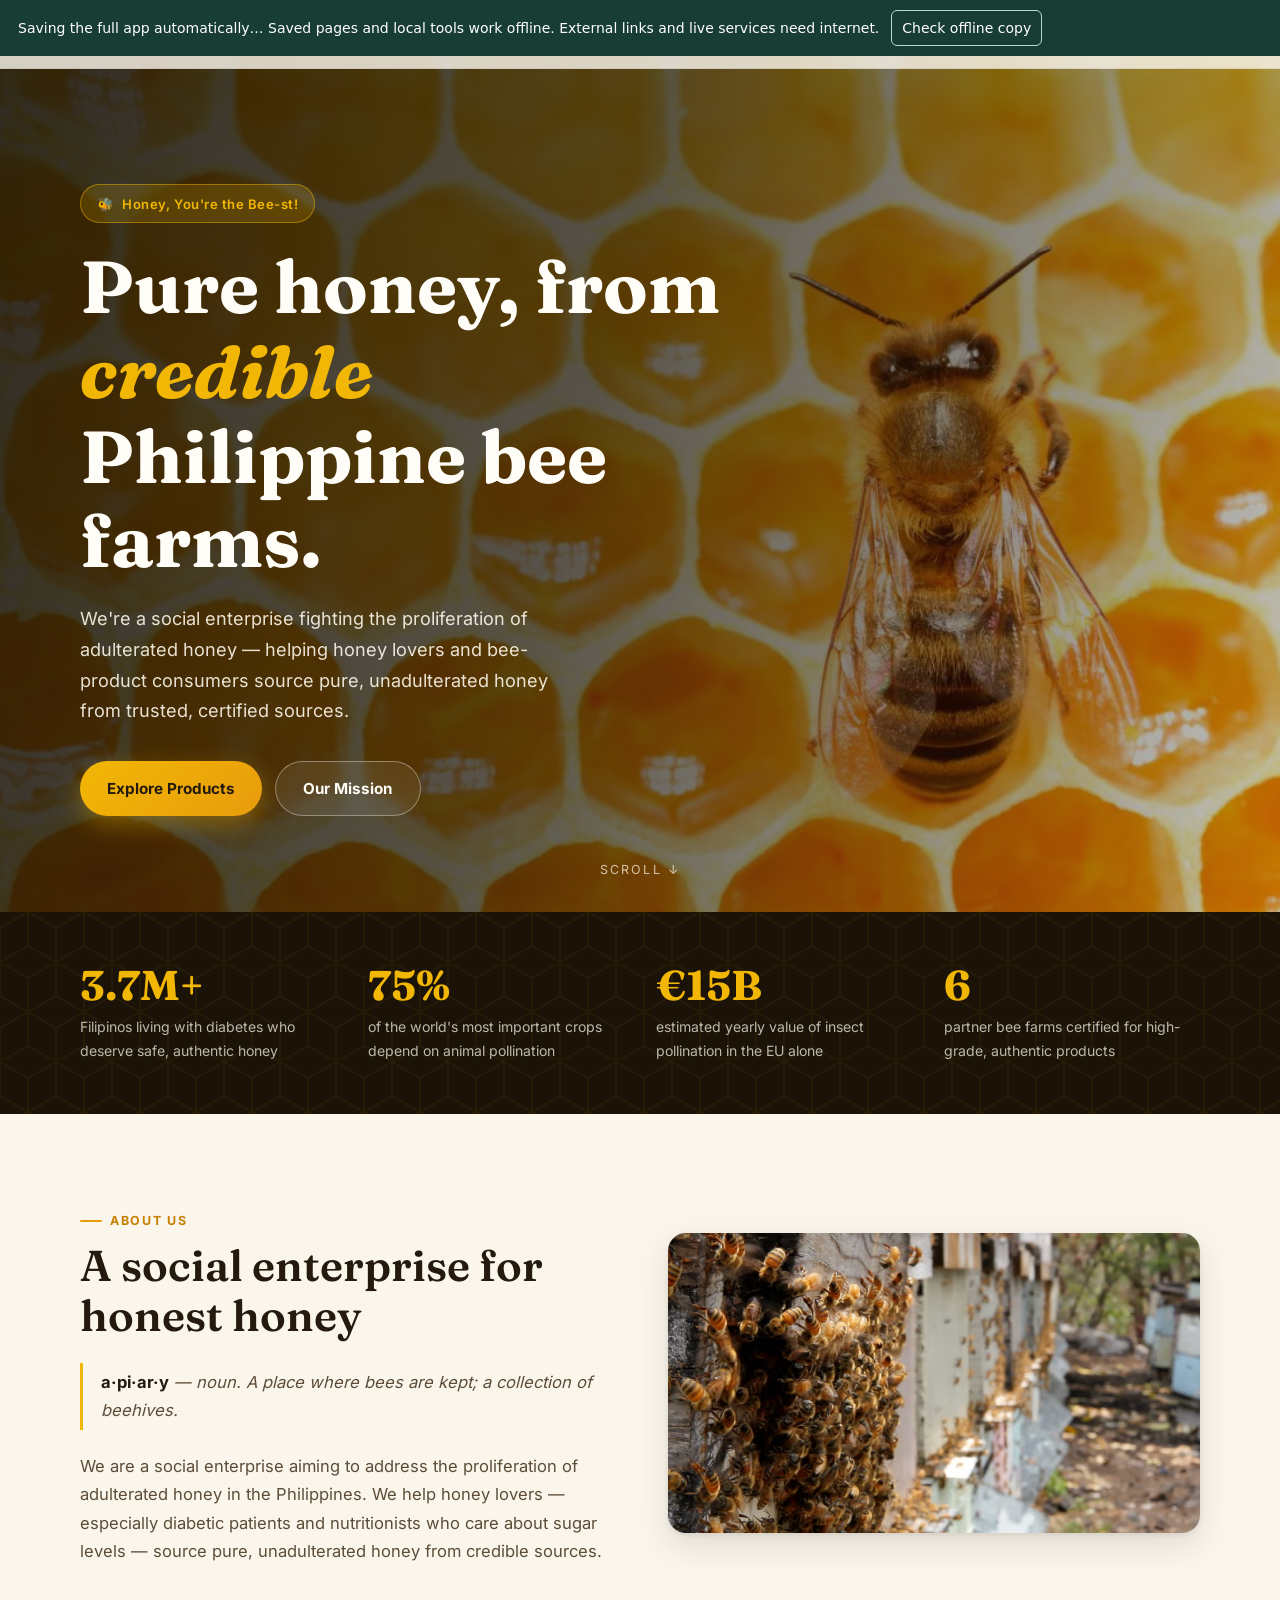
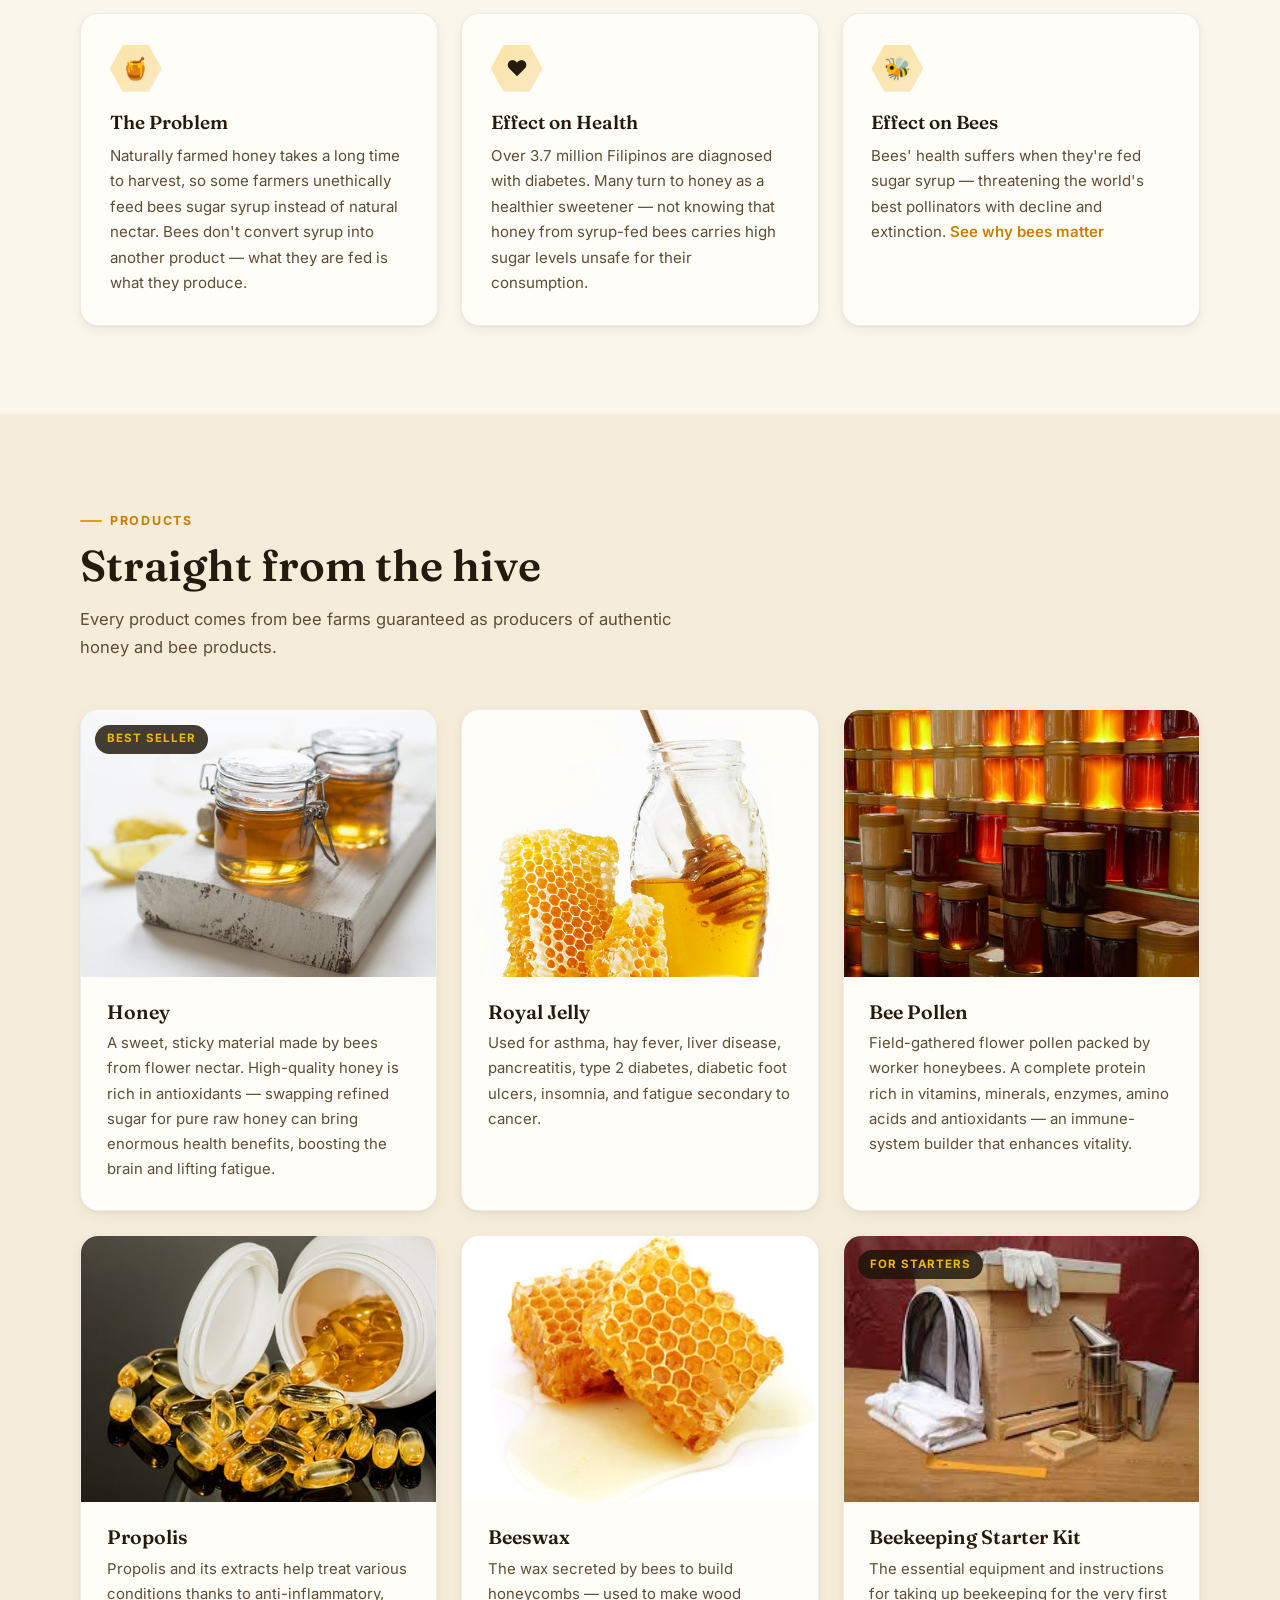
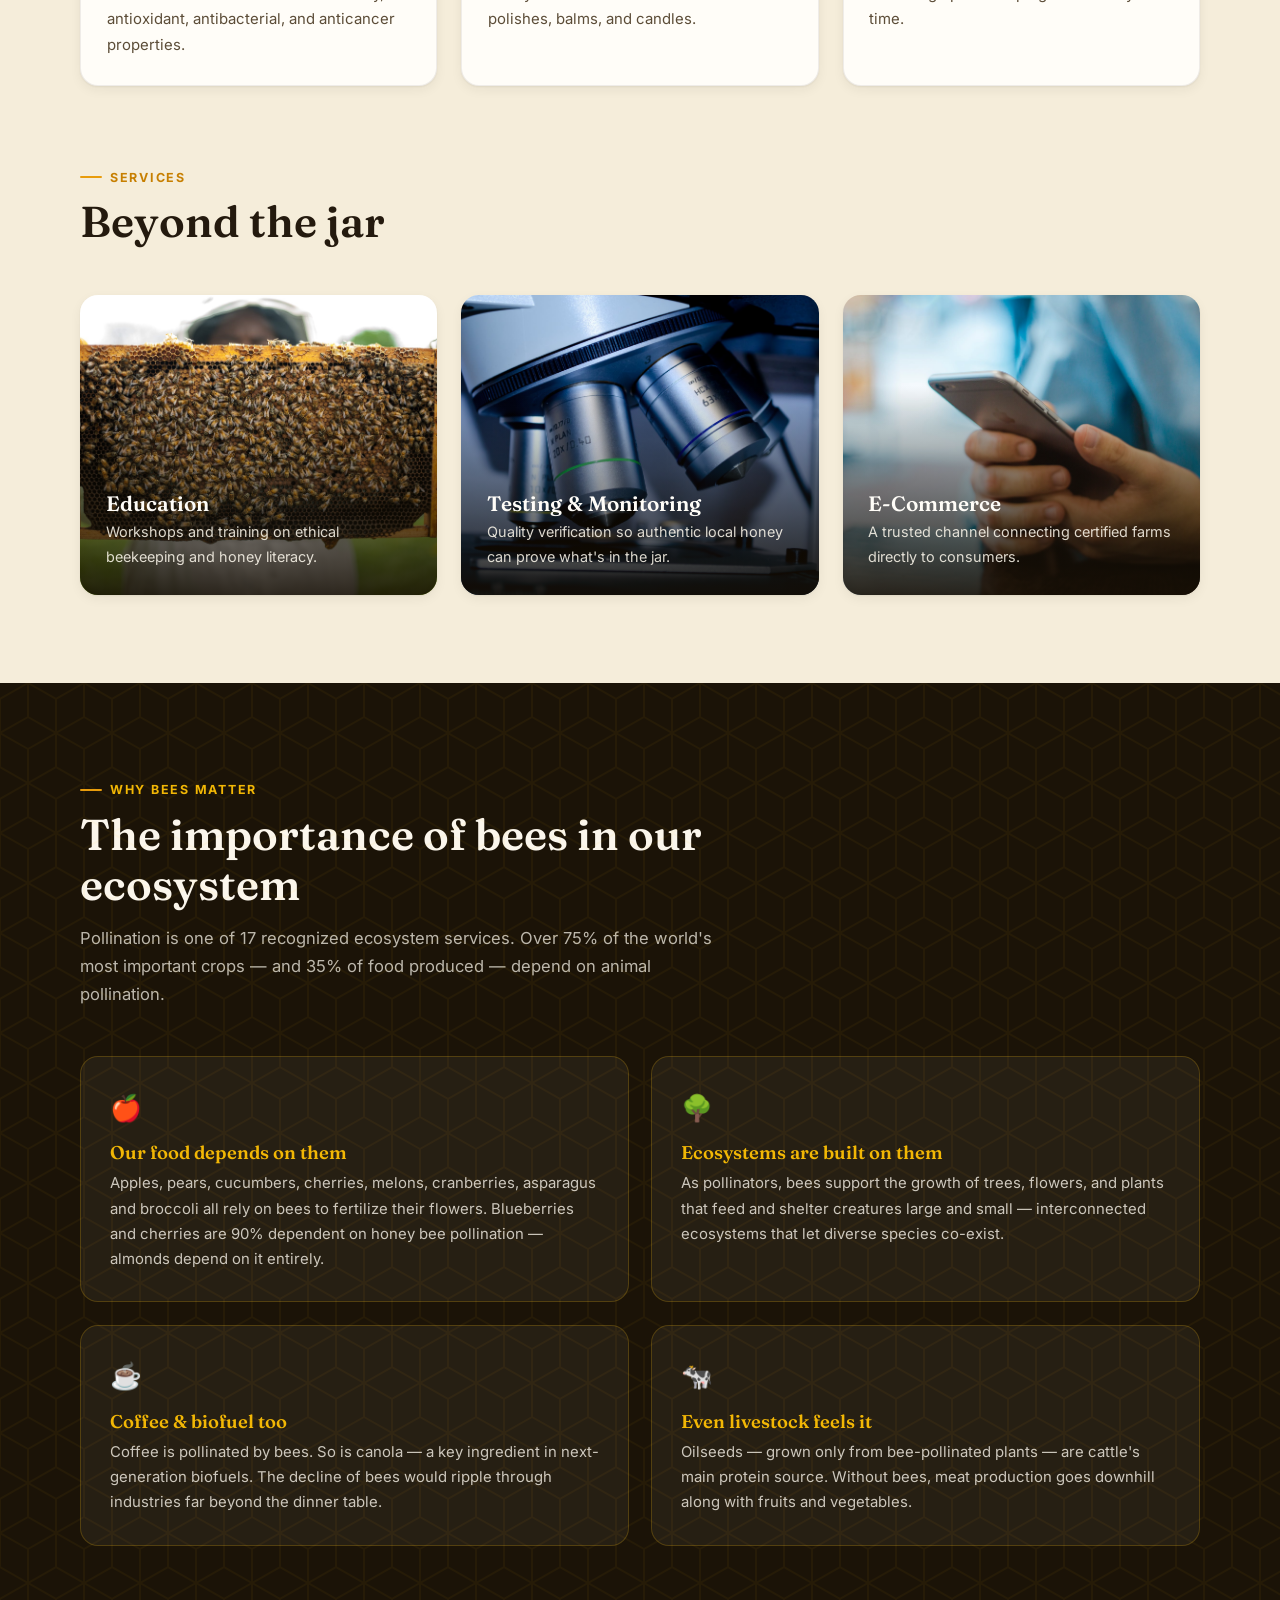
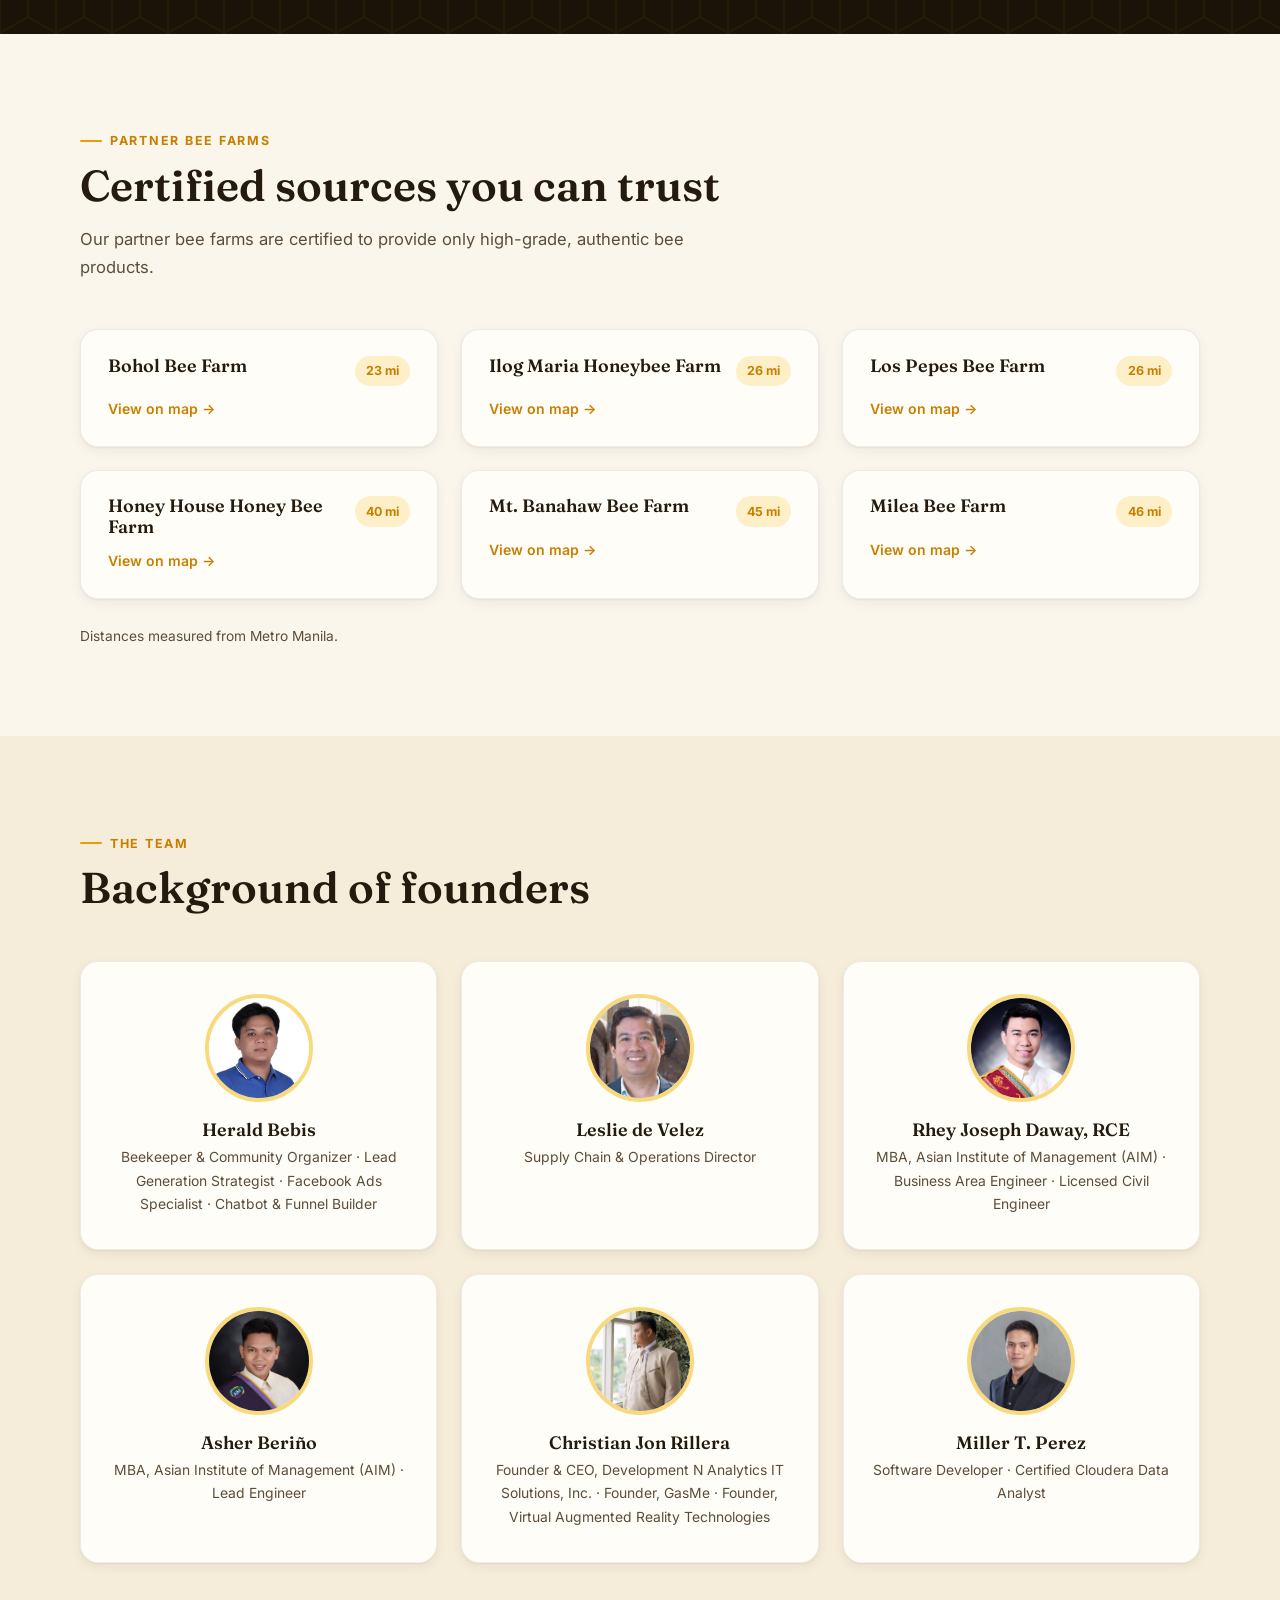
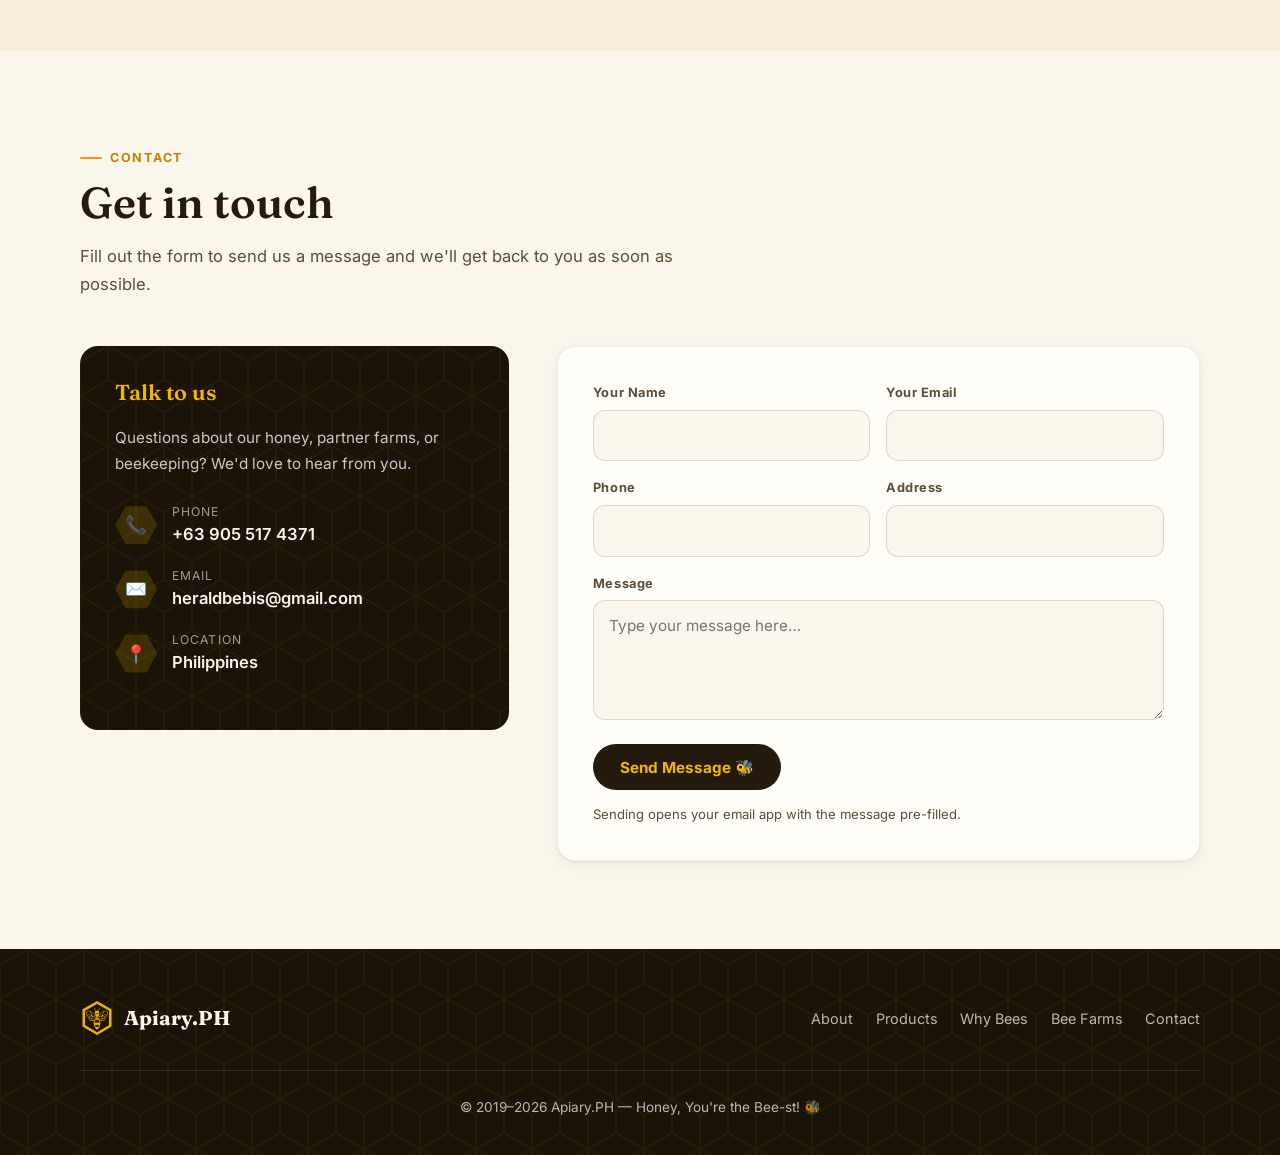
==== commit 585bef67: "Save the complete public app automatically for offline use" ====
--- a/about.html
+++ b/about.html
@@ -5,7 +5,7 @@
 	<title>Apiary.PH</title>
 	<meta http-equiv="refresh" content="0; url=index.html#about">
 	<link rel="canonical" href="index.html#about">
-</head>
+<meta name="offline-limits" content="Saved pages and local tools work offline. External links and live services need internet."><link rel="manifest" href="manifest.webmanifest"><script data-offline-client src="offline-client.js" defer></script></head>
 <body>
 	<p>This page has moved. <a href="index.html#about">Continue to Apiary.PH →</a></p>
 	<script>location.replace('index.html#about');</script>
